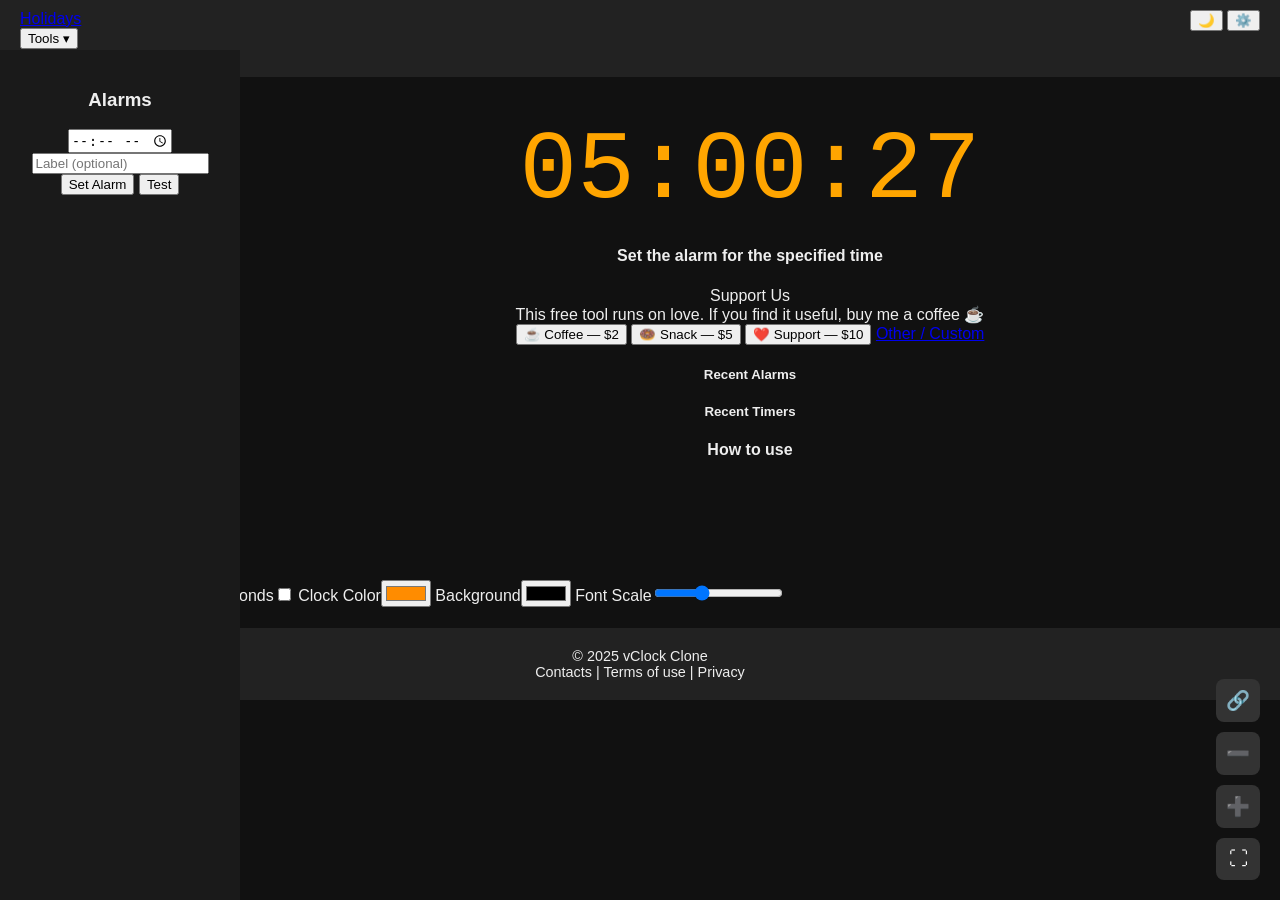
==== index.html @ a84c3daf "Update index.html" ====
<!doctype html>
<html lang="en">
<head>
  <meta charset="utf-8" />
  <meta name="viewport" content="width=device-width,initial-scale=1" />
  <title>vClock Clone — Perfect</title>

  <!-- Fonts -->
  <link href="https://fonts.googleapis.com/css2?family=Orbitron:wght@400;700&family=Inter:wght@300;400;600&display=swap" rel="stylesheet">
  <link rel="stylesheet" href="style.css" />
</head>
<body>
  <!-- Topbar -->
  <header class="topbar">
    <div class="left">
      <a class="top-link" href="#">Holidays</a>
      <div class="dropdown">
        <button class="dropbtn">Tools ▾</button>
        <div class="dropdown-content">
          <a href="#" data-tool="world">World Clock</a>
          <a href="#" data-tool="pomodoro">Pomodoro</a>
        </div>
      </div>
    </div>
    <div class="right">
      <button id="theme-toggle" title="Toggle theme">🌙</button>
      <button id="settings-btn" title="Settings">⚙️</button>
    </div>
  </header>

  <!-- Sidebar -->
  <aside class="sidebar">
    <div class="brand"><div class="logo">vClock</div></div>
    <nav class="nav">
      <button class="nav-item active" data-view="alarm">⏰ Alarm Clock</button>
      <button class="nav-item" data-view="timer">⏳ Timer</button>
      <button class="nav-item" data-view="stopwatch">⏱ Stopwatch</button>
      <button class="nav-item" data-view="time">🕘 Time</button>
    </nav>
    <hr/>
    <div class="sidebar-foot">© vClock Clone</div>
  </aside>

  <!-- Main area -->
  <main id="main">
    <!-- left / center column -->
    <div id="main-column">
      <div id="clock-container">
        <div id="clock" class="flip-clock" aria-live="polite" role="timer"></div>
        <div id="subline" class="subline"></div>
      </div>

      <!-- Middle panels -->
      <section id="middle-panels">

        <!-- alarm presets -->
        <div class="panel alarm-presets" id="alarm-presets-panel">
          <h4>Set the alarm for the specified time</h4>
          <div class="alarm-grid" id="alarm-preset-grid"></div>
        </div>

        <!-- Donate card (main column, below clock/presets) -->
        <div class="panel donate-main" id="donate-main">
          <div class="donate-title">Support Us</div>
          <div class="donate-msg">This free tool runs on love. If you find it useful, buy me a coffee ☕</div>
          <div class="donate-actions">
            <button class="donate-btn" data-link="https://www.paypal.me/JoyNance576/2">☕ Coffee — $2</button>
            <button class="donate-btn" data-link="https://www.paypal.me/JoyNance576/5">🍩 Snack — $5</button>
            <button class="donate-btn" data-link="https://www.paypal.me/JoyNance576/10">❤️ Support — $10</button>
            <a class="donate-link-small" href="https://www.paypal.me/JoyNance576" target="_blank" rel="noopener">Other / Custom</a>
          </div>
        </div>

        <!-- Recently used / how-to long -->
        <div class="panel recent-panel" id="recent-panel">
          <div class="recent-columns">
            <div>
              <h5>Recent Alarms</h5>
              <ul id="recent-alarms" class="recent-list"></ul>
            </div>
            <div>
              <h5>Recent Timers</h5>
              <ul id="recent-timers" class="recent-list"></ul>
            </div>
          </div>
        </div>

        <div class="panel howto-panel" id="howto-panel">
          <h4>How to use</h4>
          <div id="howto" class="howto-short"></div>
        </div>

      </section>
    </div>

    <!-- right column: tools (alarm/timer/stopwatch/time) -->
    <aside id="right-panel">
      <section id="views" class="views">

        <!-- Alarm view -->
        <div class="view" id="view-alarm" data-view="alarm">
          <h3>Alarms</h3>
          <div class="alarms-list" id="alarms-list"></div>
          <div class="alarm-controls">
            <input id="alarm-time" type="time" />
            <input id="alarm-label" type="text" placeholder="Label (optional)" />
            <button id="add-alarm">Set Alarm</button>
            <button id="test-alarm">Test</button>
          </div>
        </div>

        <!-- Timer view -->
        <div class="view" id="view-timer" data-view="timer" hidden>
          <h3>Timer</h3>
          <div class="timer-display" id="timer-display">00:00:00</div>
          <div class="timer-controls">
            <input id="timer-min" type="number" min="0" placeholder="min" />
            <input id="timer-sec" type="number" min="0" max="59" placeholder="sec" />
            <button id="timer-start">Start</button>
            <button id="timer-pause">Pause</button>
            <button id="timer-reset">Reset</button>
          </div>
          <div class="preset-grid">
            <button class="preset-timer" data-sec="300">5m</button>
            <button class="preset-timer" data-sec="600">10m</button>
            <button class="preset-timer" data-sec="900">15m</button>
            <button class="preset-timer" data-sec="1800">30m</button>
          </div>
        </div>

        <!-- Stopwatch view -->
        <div class="view" id="view-stopwatch" data-view="stopwatch" hidden>
          <h3>Stopwatch</h3>
          <div class="stopwatch-display" id="stopwatch-display">00:00:00.0</div>
          <div class="stopwatch-controls">
            <button id="sw-start">Start</button>
            <button id="sw-lap">Lap</button>
            <button id="sw-stop">Stop</button>
            <button id="sw-reset">Reset</button>
          </div>
          <div id="laps" class="laps"></div>
        </div>

        <!-- Time view -->
        <div class="view" id="view-time" data-view="time" hidden>
          <h3>World Time</h3>
          <div class="world-clocks" id="world-clocks">
            <div class="wc-item"><div class="wc-label">Local</div><div class="wc-time" id="wc-local"></div></div>
            <div class="wc-item"><div class="wc-label">UTC</div><div class="wc-time" id="wc-utc"></div></div>
            <div class="wc-item"><div class="wc-label">New York</div><div class="wc-time" id="wc-ny"></div></div>
            <div class="wc-item"><div class="wc-label">London</div><div class="wc-time" id="wc-lon"></div></div>
          </div>
        </div>

      </section>
    </aside>
  </main>

  <!-- Floating controls -->
  <div class="floating-controls">
    <button id="share-btn" title="Share">🔗</button>
    <button id="zoom-out" title="Zoom out">➖</button>
    <button id="zoom-in" title="Zoom in">➕</button>
    <button id="fullscreen" title="Fullscreen">⛶</button>
  </div>

  <!-- Settings modal -->
  <div id="settings-modal" class="modal hidden" role="dialog" aria-hidden="true">
    <div class="modal-inner">
      <h3>Settings</h3>
      <label><span>Time Format</span>
        <select id="format-select"><option value="24">24-hour</option><option value="12">12-hour</option></select>
      </label>
      <label><span>Show Seconds</span><input id="toggle-seconds" type="checkbox" /></label>
      <label><span>Clock Color</span><input id="clock-color" type="color" value="#FF8C00" /></label>
      <label><span>Background</span><input id="bg-color" type="color" value="#000000" /></label>
      <label><span>Font Scale</span><input id="font-scale" type="range" min="0.6" max="2.0" step="0.05" value="1.1" /></label>
      <div class="modal-actions">
        <button id="save-settings">Save</button>
        <button id="reset-settings">Reset</button>
        <button id="close-settings">Close</button>
      </div>
    </div>
  </div>

  <footer class="page-footer">
    <div class="footer-inner">
      <div>© 2025 vClock Clone</div>
      <div>Contacts | Terms of use | Privacy</div>
    </div>
  </footer>

  <script src="script.js"></script>
</body>
</html>
---- style.css ----
body {
  margin: 0;
  font-family: Arial, sans-serif;
  background: #111;
  color: #eee;
}

header {
  display: flex;
  justify-content: space-between;
  padding: 10px 20px;
  background: #222;
}

aside {
  width: 200px;
  position: fixed;
  top: 50px;
  bottom: 0;
  left: 0;
  background: #1a1a1a;
  padding: 20px;
}

aside .logo {
  margin: 0 0 20px;
  font-size: 1.5em;
  color: orange;
}

aside nav ul {
  list-style: none;
  padding: 0;
}

aside nav ul li {
  padding: 10px;
  cursor: pointer;
}

aside nav ul li.active {
  background: orange;
  color: #000;
}

main {
  margin-left: 220px;
  padding: 40px;
  text-align: center;
}

#clock {
  font-family: 'Courier New', monospace;
  font-size: 6em;
  color: orange;
}

.donate-box {
  margin-top: 30px;
  padding: 20px;
  background: #222;
  border-radius: 10px;
  display: inline-block;
}

.floating-controls {
  position: fixed;
  right: 20px;
  bottom: 20px;
  display: flex; 
  flex-direction: column;
  gap: 10px;
}

.floating-controls button {
  padding: 10px;
  font-size: 1.2em;
  border: none;
  border-radius: 8px;
  background: #333;
  color: #fff;
  cursor: pointer;
}

#how-to {
  margin: 50px auto;
  max-width: 600px;
  text-align: left;
}

footer {
  background: #222;
  text-align: center;
  padding: 20px;
  font-size: 0.9em;
}
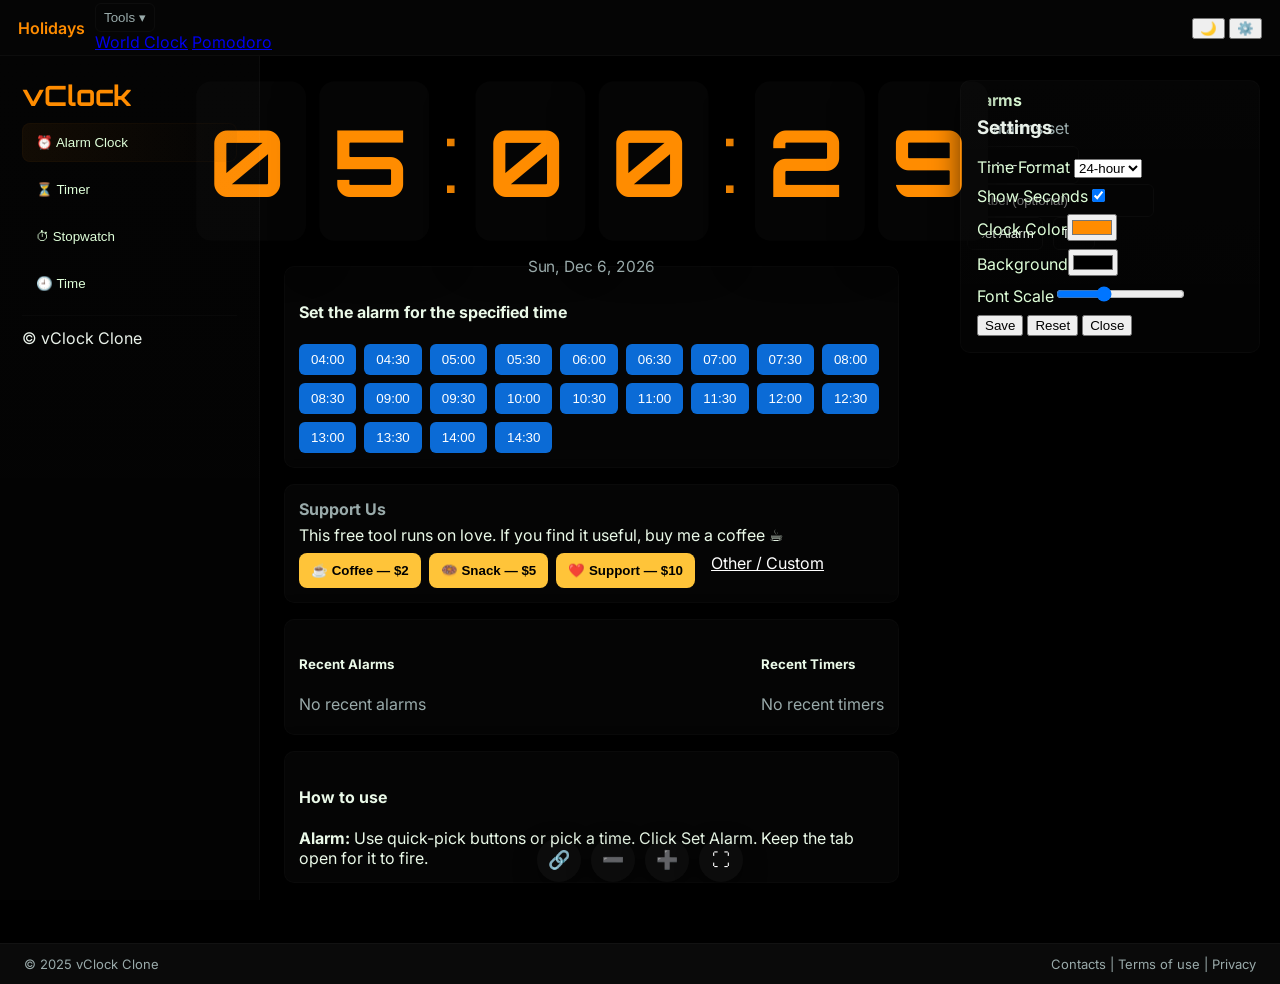
==== commit 0bfeb561: "Update index.html" ====
--- a/index.html
+++ b/index.html
@@ -47,7 +47,7 @@
     <div id="main-column">
       <div id="clock-container">
         <div id="clock" class="flip-clock" aria-live="polite" role="timer"></div>
-        <div id="subline" class="subline"></div>
+        <div id="date-line" class="subline"></div>
       </div>
 
       <!-- Middle panels -->
--- a/style.css
+++ b/style.css
@@ -1,96 +1,94 @@
-body {
-  margin: 0;
-  font-family: Arial, sans-serif;
-  background: #111;
-  color: #eee;
+:root{
+  --bg:#0b0b0b;
+  --panel:#1f1f1f;
+  --muted:#9aa;
+  --accent:#FF8C00;
+  --radius:10px;
+  --shadow: 0 8px 28px rgba(0,0,0,0.6);
+  --font-main: Inter, system-ui, -apple-system, "Segoe UI", Roboto, "Helvetica Neue", Arial;
+  --font-digi: 'Orbitron', monospace;
+}
+*{box-sizing:border-box}
+html,body{height:100%}
+body{
+  margin:0;
+  font-family:var(--font-main);
+  background:linear-gradient(180deg,#050505 0%, #0b0b0b 100%);
+  color:#e9f1e9;
+  -webkit-font-smoothing:antialiased;
+  overflow:auto;
 }
 
-header {
-  display: flex;
-  justify-content: space-between;
-  padding: 10px 20px;
-  background: #222;
+/* Topbar */
+.topbar{position:fixed;left:0;right:0;top:0;height:56px;display:flex;align-items:center;justify-content:space-between;padding:0 18px;background:rgba(255,255,255,0.02);border-bottom:1px solid rgba(255,255,255,0.03);z-index:500}
+.topbar .left{display:flex;align-items:center;gap:10px}
+.topbar .top-link{color:var(--accent);text-decoration:none;font-weight:600}
+.dropbtn{background:transparent;color:var(--muted);border:1px solid rgba(255,255,255,0.03);padding:6px 8px;border-radius:6px;cursor:pointer}
+
+/* Layout */
+.sidebar{position:fixed;left:0;top:56px;bottom:0;width:260px;padding:22px;background:linear-gradient(180deg, rgba(255,255,255,0.015), rgba(255,255,255,0.01));border-right:1px solid rgba(255,255,255,0.03);z-index:400}
+.brand .logo{font-size:28px;font-weight:700;color:var(--accent);font-family:var(--font-digi);margin-bottom:10px}
+.nav{display:flex;flex-direction:column;gap:8px}
+.nav-item{background:transparent;color:#dfffd9;padding:12px 14px;border-radius:8px;border:0;cursor:pointer;text-align:left}
+.nav-item.active{background:linear-gradient(90deg, rgba(255,140,0,0.06), rgba(0,0,0,0.03));box-shadow:inset 0 0 0 1px rgba(255,140,0,0.03)}
+hr{border:0;height:1px;background:rgba(255,255,255,0.02);margin:12px 0}
+
+/* Main layout */
+#main{margin-left:260px;padding-top:66px;display:flex;gap:20px;align-items:flex-start;min-height:calc(100vh - 56px)}
+#main-column{width:65%;padding:24px}
+#right-panel{width:30%;padding:24px}
+
+/* Clock */
+#clock-container{display:flex;flex-direction:column;align-items:center;gap:14px}
+.flip-clock{display:flex;gap:12px;align-items:center;justify-content:center}
+.flip-digit{min-width:100px;padding:20px 12px;border-radius:14px;background:#050505;color:var(--accent);font-family:var(--font-digi);font-weight:700;font-size:84px;text-align:center;box-shadow:0 10px 40px rgba(0,0,0,0.7);letter-spacing:6px}
+.flip-sep{font-family:var(--font-digi);color:var(--accent);font-size:84px;padding-bottom:6px}
+.subline{color:var(--muted);font-size:14px}
+
+/* Panels */
+.panel{background:rgba(255,255,255,0.02);padding:14px;border-radius:10px;border:1px solid rgba(255,255,255,0.02);box-shadow:var(--shadow);color:#eaf9e8;margin-bottom:16px}
+.alarm-grid, .preset-grid{display:flex;flex-wrap:wrap;gap:8px}
+.alarm-grid button{padding:8px 12px;background:#0b6bd6;color:#fff;border-radius:6px;border:0;cursor:pointer}
+
+/* Donate */
+.donate-main .donate-title{font-weight:700;color:var(--muted);margin-bottom:6px}
+.donate-actions{display:flex;gap:8px;margin-top:8px;flex-wrap:wrap}
+.donate-btn{padding:10px 12px;border-radius:8px;background:#ffc439;border:0;cursor:pointer;font-weight:700}
+.donate-link-small{display:inline-block;margin-left:8px;color:#fff;text-decoration:underline}
+
+/* Right views */
+.views .view{margin-bottom:18px}
+.view h3{margin:0 0 8px 0;font-size:16px;color:#dfffd9}
+.alarms-list{display:flex;flex-direction:column;gap:8px;margin-bottom:8px;max-height:220px;overflow:auto}
+.alarm-item{display:flex;align-items:center;justify-content:space-between;background:rgba(255,255,255,0.01);padding:8px;border-radius:8px}
+.alarm-controls input, .alarm-controls button{margin-right:6px;padding:8px;border-radius:6px;border:1px solid rgba(255,255,255,0.03);background:transparent;color:inherit}
+
+/* Timer / stopwatch */
+.timer-display, .stopwatch-display{font-family:var(--font-digi);font-size:28px;margin:10px 0;color:var(--accent);background:rgba(0,0,0,0.45);padding:10px;border-radius:8px;text-align:center}
+.preset-timer{padding:6px 10px;border-radius:6px;background:rgba(255,255,255,0.02);border:0;cursor:pointer;color:#eaffea}
+
+/* Recent lists */
+.recent-columns{display:flex;gap:16px;justify-content:space-between}
+.recent-list{list-style:none;padding-left:0;margin:8px 0 0 0;color:var(--muted)}
+.recent-list li{margin-bottom:6px}
+
+/* Floating controls */
+.floating-controls{position:fixed;bottom:18px;left:50%;transform:translateX(-50%);display:flex;gap:10px;z-index:600}
+.floating-controls button{width:44px;height:44px;border-radius:50%;border:0;background:rgba(255,255,255,0.03);color:#fff;font-size:18px;cursor:pointer;box-shadow:0 8px 22px rgba(0,0,0,0.5)}
+.floating-controls button:hover{transform:translateY(-4px);background:rgba(255,255,255,0.04)}
+
+/* modal */
+.modal{position:fixed;right:20px;top:80px;width:300px;z-index:900}
+.modal-inner{background:linear-gradient(180deg, rgba(255,255,255,0.02), rgba(255,255,255,0.01));padding:16px;border-radius:10px;box-shadow:var(--shadow);border:1px solid rgba(255,255,255,0.02)}
+.modal label{display:block;margin:8px 0;color:#dfffd9}
+
+/* footer */
+.page-footer{margin-top:20px;background:#0a0a0a;padding:12px 24px;border-top:1px solid rgba(255,255,255,0.03)}
+.footer-inner{display:flex;justify-content:space-between;color:var(--muted);font-size:13px}
+
+/* responsive */
+@media (max-width:1100px){
+  #main{flex-direction:column;margin-left:72px}
+  #main-column,#right-panel{width:100%;padding:18px}
+  .recent-columns{flex-direction:column}
 }
-
-aside {
-  width: 200px;
-  position: fixed;
-  top: 50px;
-  bottom: 0;
-  left: 0;
-  background: #1a1a1a;
-  padding: 20px;
-}
-
-aside .logo {
-  margin: 0 0 20px;
-  font-size: 1.5em;
-  color: orange;
-}
-
-aside nav ul {
-  list-style: none;
-  padding: 0;
-}
-
-aside nav ul li {
-  padding: 10px;
-  cursor: pointer;
-}
-
-aside nav ul li.active {
-  background: orange;
-  color: #000;
-}
-
-main {
-  margin-left: 220px;
-  padding: 40px;
-  text-align: center;
-}
-
-#clock {
-  font-family: 'Courier New', monospace;
-  font-size: 6em;
-  color: orange;
-}
-
-.donate-box {
-  margin-top: 30px;
-  padding: 20px;
-  background: #222;
-  border-radius: 10px;
-  display: inline-block;
-}
-
-.floating-controls {
-  position: fixed;
-  right: 20px;
-  bottom: 20px;
-  display: flex; 
-  flex-direction: column;
-  gap: 10px;
-}
-
-.floating-controls button {
-  padding: 10px;
-  font-size: 1.2em;
-  border: none;
-  border-radius: 8px;
-  background: #333;
-  color: #fff;
-  cursor: pointer;
-}
-
-#how-to {
-  margin: 50px auto;
-  max-width: 600px;
-  text-align: left;
-}
-
-footer {
-  background: #222;
-  text-align: center;
-  padding: 20px;
-  font-size: 0.9em;
-}
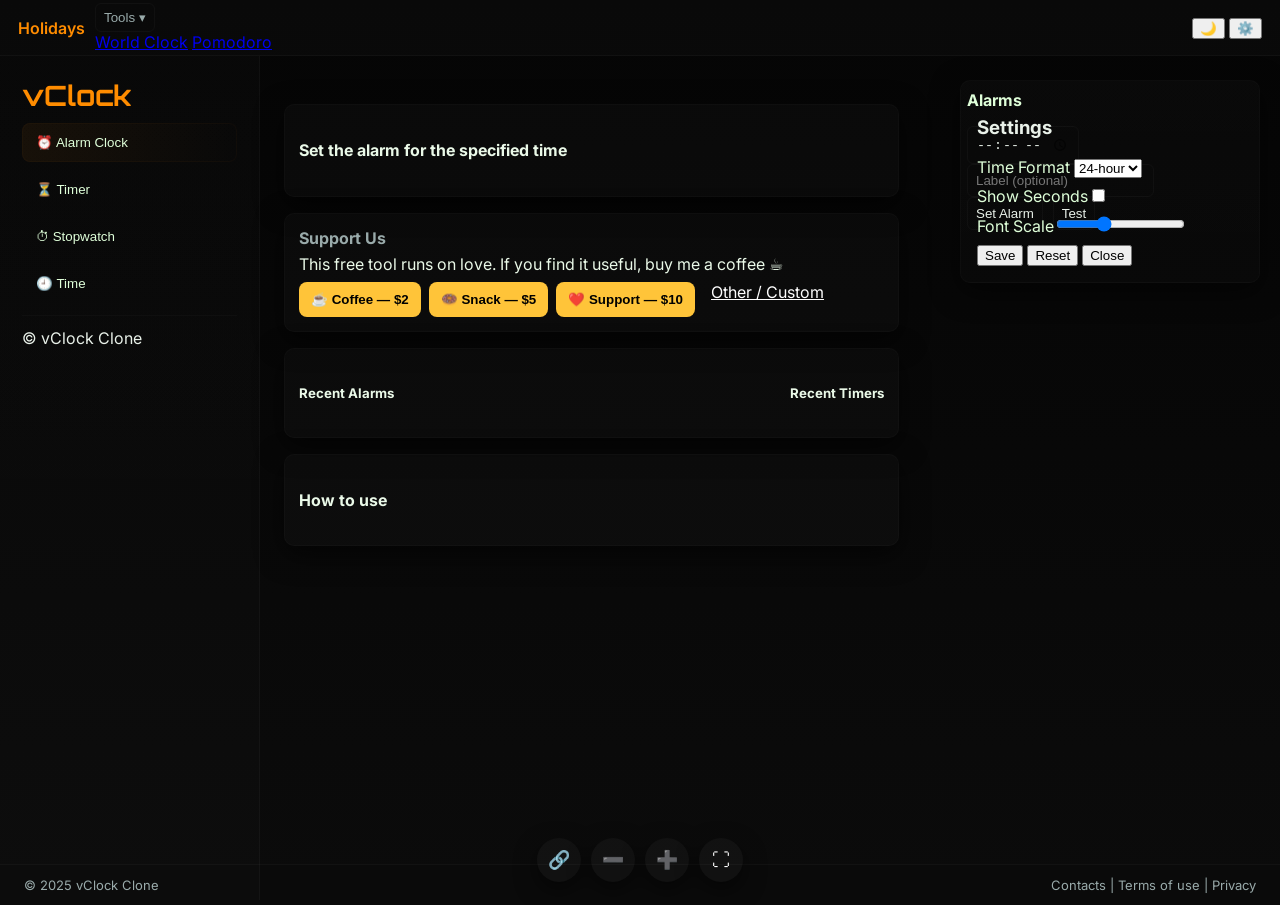
==== commit 3b8348ad: "Update index.html" ====
--- a/index.html
+++ b/index.html
@@ -6,7 +6,8 @@
   <title>vClock Clone — Perfect</title>
 
   <!-- Fonts -->
-  <link href="https://fonts.googleapis.com/css2?family=Orbitron:wght@400;700&family=Inter:wght@300;400;600&display=swap" rel="stylesheet">
+  <link href="https://fonts.googleapis.com/css2?family=Inter:wght@300;400;600&family=Orbitron:wght@600&display=swap" rel="stylesheet">
+
   <link rel="stylesheet" href="style.css" />
 </head>
 <body>
@@ -22,6 +23,7 @@
         </div>
       </div>
     </div>
+
     <div class="right">
       <button id="theme-toggle" title="Toggle theme">🌙</button>
       <button id="settings-btn" title="Settings">⚙️</button>
@@ -30,40 +32,43 @@
 
   <!-- Sidebar -->
   <aside class="sidebar">
-    <div class="brand"><div class="logo">vClock</div></div>
+    <div class="brand">
+      <div class="logo">vClock</div>
+    </div>
+
     <nav class="nav">
       <button class="nav-item active" data-view="alarm">⏰ Alarm Clock</button>
       <button class="nav-item" data-view="timer">⏳ Timer</button>
       <button class="nav-item" data-view="stopwatch">⏱ Stopwatch</button>
       <button class="nav-item" data-view="time">🕘 Time</button>
     </nav>
-    <hr/>
+
+    <hr />
     <div class="sidebar-foot">© vClock Clone</div>
   </aside>
 
-  <!-- Main area -->
+  <!-- Main content -->
   <main id="main">
-    <!-- left / center column -->
     <div id="main-column">
+      <!-- Clock -->
       <div id="clock-container">
-        <div id="clock" class="flip-clock" aria-live="polite" role="timer"></div>
+        <div id="clock-flat" aria-live="polite" role="timer"></div>
         <div id="date-line" class="subline"></div>
       </div>
 
       <!-- Middle panels -->
       <section id="middle-panels">
 
-        <!-- alarm presets -->
         <div class="panel alarm-presets" id="alarm-presets-panel">
           <h4>Set the alarm for the specified time</h4>
           <div class="alarm-grid" id="alarm-preset-grid"></div>
         </div>
 
-        <!-- Donate card (main column, below clock/presets) -->
         <div class="panel donate-main" id="donate-main">
           <div class="donate-title">Support Us</div>
           <div class="donate-msg">This free tool runs on love. If you find it useful, buy me a coffee ☕</div>
           <div class="donate-actions">
+            <!-- PayPal.me prefilled amounts -->
             <button class="donate-btn" data-link="https://www.paypal.me/JoyNance576/2">☕ Coffee — $2</button>
             <button class="donate-btn" data-link="https://www.paypal.me/JoyNance576/5">🍩 Snack — $5</button>
             <button class="donate-btn" data-link="https://www.paypal.me/JoyNance576/10">❤️ Support — $10</button>
@@ -71,7 +76,6 @@
           </div>
         </div>
 
-        <!-- Recently used / how-to long -->
         <div class="panel recent-panel" id="recent-panel">
           <div class="recent-columns">
             <div>
@@ -93,9 +97,9 @@
       </section>
     </div>
 
-    <!-- right column: tools (alarm/timer/stopwatch/time) -->
+    <!-- Right side controls -->
     <aside id="right-panel">
-      <section id="views" class="views">
+      <section id="views">
 
         <!-- Alarm view -->
         <div class="view" id="view-alarm" data-view="alarm">
@@ -172,8 +176,6 @@
         <select id="format-select"><option value="24">24-hour</option><option value="12">12-hour</option></select>
       </label>
       <label><span>Show Seconds</span><input id="toggle-seconds" type="checkbox" /></label>
-      <label><span>Clock Color</span><input id="clock-color" type="color" value="#FF8C00" /></label>
-      <label><span>Background</span><input id="bg-color" type="color" value="#000000" /></label>
       <label><span>Font Scale</span><input id="font-scale" type="range" min="0.6" max="2.0" step="0.05" value="1.1" /></label>
       <div class="modal-actions">
         <button id="save-settings">Save</button>
--- a/style.css
+++ b/style.css
@@ -9,7 +9,7 @@
   --font-digi: 'Orbitron', monospace;
 }
 *{box-sizing:border-box}
-html,body{height:100%}
+html,body{height:100%} 
 body{
   margin:0;
   font-family:var(--font-main);
@@ -92,3 +92,4 @@
   #main-column,#right-panel{width:100%;padding:18px}
   .recent-columns{flex-direction:column}
 }
+ 
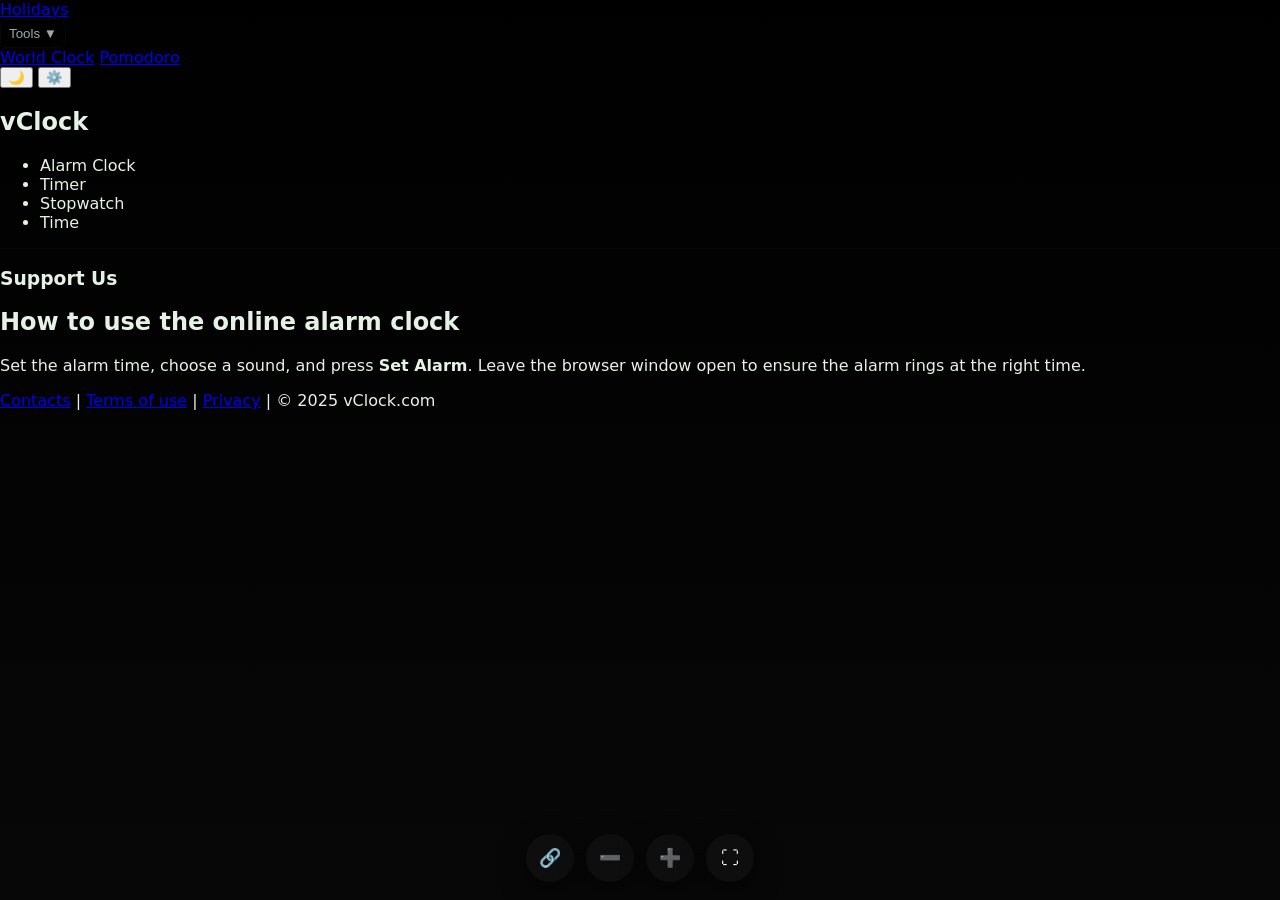
==== commit 6dbf93df: "Update index.html" ====
--- a/index.html
+++ b/index.html
@@ -1,196 +1,106 @@
-<!doctype html>
+<!DOCTYPE html>
 <html lang="en">
 <head>
-  <meta charset="utf-8" />
-  <meta name="viewport" content="width=device-width,initial-scale=1" />
-  <title>vClock Clone — Perfect</title>
-
-  <!-- Fonts -->
-  <link href="https://fonts.googleapis.com/css2?family=Inter:wght@300;400;600&family=Orbitron:wght@600&display=swap" rel="stylesheet">
-
-  <link rel="stylesheet" href="style.css" />
+  <meta charset="UTF-8">
+  <meta name="viewport" content="width=device-width, initial-scale=1.0">
+  <title>vClock Clone</title>
+  <link rel="stylesheet" href="style.css">
 </head>
 <body>
-  <!-- Topbar -->
-  <header class="topbar">
-    <div class="left">
-      <a class="top-link" href="#">Holidays</a>
+  <!-- Top Navigation -->
+  <header>
+    <div class="top-left">
+      <a href="#">Holidays</a>
       <div class="dropdown">
-        <button class="dropbtn">Tools ▾</button>
+        <button class="dropbtn">Tools ▼</button>
         <div class="dropdown-content">
-          <a href="#" data-tool="world">World Clock</a>
-          <a href="#" data-tool="pomodoro">Pomodoro</a>
+          <a href="#">World Clock</a>
+          <a href="#">Pomodoro</a>
         </div>
       </div>
     </div>
-
-    <div class="right">
-      <button id="theme-toggle" title="Toggle theme">🌙</button>
-      <button id="settings-btn" title="Settings">⚙️</button>
+    <div class="top-right">
+      <button id="theme-toggle">🌙</button>
+      <button id="settings">⚙️</button>
     </div>
   </header>
 
   <!-- Sidebar -->
-  <aside class="sidebar">
-    <div class="brand">
-      <div class="logo">vClock</div>
-    </div>
-
-    <nav class="nav">
-      <button class="nav-item active" data-view="alarm">⏰ Alarm Clock</button>
-      <button class="nav-item" data-view="timer">⏳ Timer</button>
-      <button class="nav-item" data-view="stopwatch">⏱ Stopwatch</button>
-      <button class="nav-item" data-view="time">🕘 Time</button>
+  <aside>
+    <h2 class="logo">vClock</h2>
+    <nav>
+      <ul>
+        <li class="active" data-section="alarm">Alarm Clock</li>
+        <li data-section="timer">Timer</li>
+        <li data-section="stopwatch">Stopwatch</li>
+        <li data-section="time">Time</li>
+      </ul>
     </nav>
-
-    <hr />
-    <div class="sidebar-foot">© vClock Clone</div>
+    <hr>
   </aside>
 
-  <!-- Main content -->
-  <main id="main">
-    <div id="main-column">
-      <!-- Clock -->
-      <div id="clock-container">
-        <div id="clock-flat" aria-live="polite" role="timer"></div>
-        <div id="date-line" class="subline"></div>
-      </div>
-
-      <!-- Middle panels -->
-      <section id="middle-panels">
-
-        <div class="panel alarm-presets" id="alarm-presets-panel">
-          <h4>Set the alarm for the specified time</h4>
-          <div class="alarm-grid" id="alarm-preset-grid"></div>
-        </div>
-
-        <div class="panel donate-main" id="donate-main">
-          <div class="donate-title">Support Us</div>
-          <div class="donate-msg">This free tool runs on love. If you find it useful, buy me a coffee ☕</div>
-          <div class="donate-actions">
-            <!-- PayPal.me prefilled amounts -->
-            <button class="donate-btn" data-link="https://www.paypal.me/JoyNance576/2">☕ Coffee — $2</button>
-            <button class="donate-btn" data-link="https://www.paypal.me/JoyNance576/5">🍩 Snack — $5</button>
-            <button class="donate-btn" data-link="https://www.paypal.me/JoyNance576/10">❤️ Support — $10</button>
-            <a class="donate-link-small" href="https://www.paypal.me/JoyNance576" target="_blank" rel="noopener">Other / Custom</a>
-          </div>
-        </div>
-
-        <div class="panel recent-panel" id="recent-panel">
-          <div class="recent-columns">
-            <div>
-              <h5>Recent Alarms</h5>
-              <ul id="recent-alarms" class="recent-list"></ul>
-            </div>
-            <div>
-              <h5>Recent Timers</h5>
-              <ul id="recent-timers" class="recent-list"></ul>
-            </div>
-          </div>
-        </div>
-
-        <div class="panel howto-panel" id="howto-panel">
-          <h4>How to use</h4>
-          <div id="howto" class="howto-short"></div>
-        </div>
-
-      </section>
+  <!-- Main Content -->
+  <main id="content">
+    <div id="clock"></div>
+    <!-- Donate box moved below clock (like vClock.com) -->
+    <div class="donate-box">
+      <h3>Support Us</h3>
+      <div id="paypal-button-container"></div>
     </div>
-
-    <!-- Right side controls -->
-    <aside id="right-panel">
-      <section id="views">
-
-        <!-- Alarm view -->
-        <div class="view" id="view-alarm" data-view="alarm">
-          <h3>Alarms</h3>
-          <div class="alarms-list" id="alarms-list"></div>
-          <div class="alarm-controls">
-            <input id="alarm-time" type="time" />
-            <input id="alarm-label" type="text" placeholder="Label (optional)" />
-            <button id="add-alarm">Set Alarm</button>
-            <button id="test-alarm">Test</button>
-          </div>
-        </div>
-
-        <!-- Timer view -->
-        <div class="view" id="view-timer" data-view="timer" hidden>
-          <h3>Timer</h3>
-          <div class="timer-display" id="timer-display">00:00:00</div>
-          <div class="timer-controls">
-            <input id="timer-min" type="number" min="0" placeholder="min" />
-            <input id="timer-sec" type="number" min="0" max="59" placeholder="sec" />
-            <button id="timer-start">Start</button>
-            <button id="timer-pause">Pause</button>
-            <button id="timer-reset">Reset</button>
-          </div>
-          <div class="preset-grid">
-            <button class="preset-timer" data-sec="300">5m</button>
-            <button class="preset-timer" data-sec="600">10m</button>
-            <button class="preset-timer" data-sec="900">15m</button>
-            <button class="preset-timer" data-sec="1800">30m</button>
-          </div>
-        </div>
-
-        <!-- Stopwatch view -->
-        <div class="view" id="view-stopwatch" data-view="stopwatch" hidden>
-          <h3>Stopwatch</h3>
-          <div class="stopwatch-display" id="stopwatch-display">00:00:00.0</div>
-          <div class="stopwatch-controls">
-            <button id="sw-start">Start</button>
-            <button id="sw-lap">Lap</button>
-            <button id="sw-stop">Stop</button>
-            <button id="sw-reset">Reset</button>
-          </div>
-          <div id="laps" class="laps"></div>
-        </div>
-
-        <!-- Time view -->
-        <div class="view" id="view-time" data-view="time" hidden>
-          <h3>World Time</h3>
-          <div class="world-clocks" id="world-clocks">
-            <div class="wc-item"><div class="wc-label">Local</div><div class="wc-time" id="wc-local"></div></div>
-            <div class="wc-item"><div class="wc-label">UTC</div><div class="wc-time" id="wc-utc"></div></div>
-            <div class="wc-item"><div class="wc-label">New York</div><div class="wc-time" id="wc-ny"></div></div>
-            <div class="wc-item"><div class="wc-label">London</div><div class="wc-time" id="wc-lon"></div></div>
-          </div>
-        </div>
-
-      </section>
-    </aside>
   </main>
 
-  <!-- Floating controls -->
+  <!-- Floating Controls -->
   <div class="floating-controls">
-    <button id="share-btn" title="Share">🔗</button>
-    <button id="zoom-out" title="Zoom out">➖</button>
-    <button id="zoom-in" title="Zoom in">➕</button>
-    <button id="fullscreen" title="Fullscreen">⛶</button>
+    <button id="share">🔗</button>
+    <button id="zoom-out">➖</button>
+    <button id="zoom-in">➕</button>
+    <button id="fullscreen">⛶</button>
   </div>
 
-  <!-- Settings modal -->
-  <div id="settings-modal" class="modal hidden" role="dialog" aria-hidden="true">
-    <div class="modal-inner">
-      <h3>Settings</h3>
-      <label><span>Time Format</span>
-        <select id="format-select"><option value="24">24-hour</option><option value="12">12-hour</option></select>
-      </label>
-      <label><span>Show Seconds</span><input id="toggle-seconds" type="checkbox" /></label>
-      <label><span>Font Scale</span><input id="font-scale" type="range" min="0.6" max="2.0" step="0.05" value="1.1" /></label>
-      <div class="modal-actions">
-        <button id="save-settings">Save</button>
-        <button id="reset-settings">Reset</button>
-        <button id="close-settings">Close</button>
-      </div>
-    </div>
-  </div>
+  <!-- How to Use Section -->
+  <section id="how-to">
+    <h2>How to use the online alarm clock</h2>
+    <p>Set the alarm time, choose a sound, and press <strong>Set Alarm</strong>. Leave the browser window open to ensure the alarm rings at the right time.</p>
+  </section>
 
-  <footer class="page-footer">
-    <div class="footer-inner">
-      <div>© 2025 vClock Clone</div>
-      <div>Contacts | Terms of use | Privacy</div>
-    </div>
+  <!-- Footer -->
+  <footer>
+    <p>
+      <a href="#">Contacts</a> | 
+      <a href="#">Terms of use</a> | 
+      <a href="#">Privacy</a> | 
+      © 2025 vClock.com
+    </p>
   </footer>
+
+  <!-- PayPal SDK -->
+  <script src="https://www.paypal.com/sdk/js?client-id=YOUR_CLIENT_ID&currency=USD"></script>
+
+  <!-- PayPal Button Script -->
+  <script>
+    paypal.Buttons({
+      style: {
+        color: 'gold',
+        shape: 'pill',
+        label: 'pay',
+        height: 40
+      },
+      createOrder: function(data, actions) {
+        return actions.order.create({
+          purchase_units: [{
+            amount: {
+              value: '5.00'
+            }
+          }]
+        });
+      },
+      onApprove: function(data, actions) {
+        return actions.order.capture().then(function(details) {
+          alert('Thank you, ' + details.payer.name.given_name + '! Payment completed.');
+        });
+      }
+    }).render('#paypal-button-container');
+  </script>
 
   <script src="script.js"></script>
 </body>
--- a/style.css
+++ b/style.css
@@ -1,66 +1,65 @@
 :root{
-  --bg:#0b0b0b;
-  --panel:#1f1f1f;
+  --bg:#080808;
+  --panel:#151515;
   --muted:#9aa;
   --accent:#FF8C00;
+  --accent-2:#FFC439;
   --radius:10px;
-  --shadow: 0 8px 28px rgba(0,0,0,0.6);
-  --font-main: Inter, system-ui, -apple-system, "Segoe UI", Roboto, "Helvetica Neue", Arial;
-  --font-digi: 'Orbitron', monospace;
+  --shadow: 0 8px 30px rgba(0,0,0,0.6);
+  --font-main: Inter, system-ui, -apple-system, "Segoe UI", Roboto, Arial;
+  --font-digi: Orbitron, monospace;
 }
+
+/* Reset & base */
 *{box-sizing:border-box}
-html,body{height:100%} 
+html,body{height:100%}
 body{
   margin:0;
   font-family:var(--font-main);
-  background:linear-gradient(180deg,#050505 0%, #0b0b0b 100%);
-  color:#e9f1e9;
+  background:linear-gradient(180deg,#000 0%, #070707 100%);
+  color:#e6f2e6;
   -webkit-font-smoothing:antialiased;
-  overflow:auto;
 }
 
 /* Topbar */
-.topbar{position:fixed;left:0;right:0;top:0;height:56px;display:flex;align-items:center;justify-content:space-between;padding:0 18px;background:rgba(255,255,255,0.02);border-bottom:1px solid rgba(255,255,255,0.03);z-index:500}
+.topbar{position:fixed;left:0;right:0;top:0;height:56px;display:flex;align-items:center;justify-content:space-between;padding:0 18px;background:rgba(255,255,255,0.02);border-bottom:1px solid rgba(255,255,255,0.02);z-index:600}
 .topbar .left{display:flex;align-items:center;gap:10px}
 .topbar .top-link{color:var(--accent);text-decoration:none;font-weight:600}
 .dropbtn{background:transparent;color:var(--muted);border:1px solid rgba(255,255,255,0.03);padding:6px 8px;border-radius:6px;cursor:pointer}
 
-/* Layout */
-.sidebar{position:fixed;left:0;top:56px;bottom:0;width:260px;padding:22px;background:linear-gradient(180deg, rgba(255,255,255,0.015), rgba(255,255,255,0.01));border-right:1px solid rgba(255,255,255,0.03);z-index:400}
+/* Sidebar */
+.sidebar{position:fixed;left:0;top:56px;bottom:0;width:260px;padding:22px;background:#111;border-right:1px solid rgba(255,255,255,0.02);z-index:500}
 .brand .logo{font-size:28px;font-weight:700;color:var(--accent);font-family:var(--font-digi);margin-bottom:10px}
 .nav{display:flex;flex-direction:column;gap:8px}
-.nav-item{background:transparent;color:#dfffd9;padding:12px 14px;border-radius:8px;border:0;cursor:pointer;text-align:left}
-.nav-item.active{background:linear-gradient(90deg, rgba(255,140,0,0.06), rgba(0,0,0,0.03));box-shadow:inset 0 0 0 1px rgba(255,140,0,0.03)}
-hr{border:0;height:1px;background:rgba(255,255,255,0.02);margin:12px 0}
+.nav-item{background:transparent;color:#dfffd9;padding:12px 14px;border-radius:6px;border:0;cursor:pointer;text-align:left;font-weight:500}
+.nav-item.active{background:#ffb43a;color:#111}
+hr{border:0;height:1px;background:rgba(255,255,255,0.02);margin:14px 0}
 
 /* Main layout */
-#main{margin-left:260px;padding-top:66px;display:flex;gap:20px;align-items:flex-start;min-height:calc(100vh - 56px)}
+#main{margin-left:260px;padding-top:72px;display:flex;gap:20px;align-items:flex-start;min-height:calc(100vh - 56px)}
 #main-column{width:65%;padding:24px}
 #right-panel{width:30%;padding:24px}
 
-/* Clock */
-#clock-container{display:flex;flex-direction:column;align-items:center;gap:14px}
-.flip-clock{display:flex;gap:12px;align-items:center;justify-content:center}
-.flip-digit{min-width:100px;padding:20px 12px;border-radius:14px;background:#050505;color:var(--accent);font-family:var(--font-digi);font-weight:700;font-size:84px;text-align:center;box-shadow:0 10px 40px rgba(0,0,0,0.7);letter-spacing:6px}
-.flip-sep{font-family:var(--font-digi);color:var(--accent);font-size:84px;padding-bottom:6px}
+/* Clock (flat digital) */
+#clock-container{display:flex;flex-direction:column;align-items:center;gap:10px;margin-bottom:18px}
+#clock-flat{font-family:var(--font-digi);font-size:6.2rem;color:var(--accent);letter-spacing:0.06em;text-align:center}
 .subline{color:var(--muted);font-size:14px}
 
-/* Panels */
-.panel{background:rgba(255,255,255,0.02);padding:14px;border-radius:10px;border:1px solid rgba(255,255,255,0.02);box-shadow:var(--shadow);color:#eaf9e8;margin-bottom:16px}
-.alarm-grid, .preset-grid{display:flex;flex-wrap:wrap;gap:8px}
-.alarm-grid button{padding:8px 12px;background:#0b6bd6;color:#fff;border-radius:6px;border:0;cursor:pointer}
+/* Panels & elements */
+.panel{background:rgba(255,255,255,0.02);padding:16px;border-radius:10px;border:1px solid rgba(255,255,255,0.02);box-shadow:var(--shadow);color:#eaf9e8;margin-bottom:18px}
+.alarm-grid, .preset-grid{display:flex;flex-wrap:wrap;gap:10px}
+.alarm-grid button{padding:8px 12px;background:#0b6bd6;color:#fff;border-radius:8px;border:0;cursor:pointer}
 
 /* Donate */
-.donate-main .donate-title{font-weight:700;color:var(--muted);margin-bottom:6px}
-.donate-actions{display:flex;gap:8px;margin-top:8px;flex-wrap:wrap}
-.donate-btn{padding:10px 12px;border-radius:8px;background:#ffc439;border:0;cursor:pointer;font-weight:700}
+.donate-title{font-weight:700;color:var(--muted);margin-bottom:6px}
+.donate-actions{display:flex;gap:10px;margin-top:8px;flex-wrap:wrap}
+.donate-btn{padding:10px 14px;border-radius:10px;background:var(--accent-2);border:0;cursor:pointer;font-weight:700;color:#111}
 .donate-link-small{display:inline-block;margin-left:8px;color:#fff;text-decoration:underline}
 
-/* Right views */
-.views .view{margin-bottom:18px}
-.view h3{margin:0 0 8px 0;font-size:16px;color:#dfffd9}
-.alarms-list{display:flex;flex-direction:column;gap:8px;margin-bottom:8px;max-height:220px;overflow:auto}
-.alarm-item{display:flex;align-items:center;justify-content:space-between;background:rgba(255,255,255,0.01);padding:8px;border-radius:8px}
+/* Right side views */
+.view h3{margin:0 0 12px 0;font-size:16px;color:#dfffd9}
+.alarms-list{display:flex;flex-direction:column;gap:8px;margin-bottom:10px;max-height:260px;overflow:auto}
+.alarm-item{display:flex;align-items:center;justify-content:space-between;background:rgba(255,255,255,0.01);padding:10px;border-radius:8px}
 .alarm-controls input, .alarm-controls button{margin-right:6px;padding:8px;border-radius:6px;border:1px solid rgba(255,255,255,0.03);background:transparent;color:inherit}
 
 /* Timer / stopwatch */
@@ -68,19 +67,20 @@
 .preset-timer{padding:6px 10px;border-radius:6px;background:rgba(255,255,255,0.02);border:0;cursor:pointer;color:#eaffea}
 
 /* Recent lists */
-.recent-columns{display:flex;gap:16px;justify-content:space-between}
+.recent-columns{display:flex;gap:20px;justify-content:space-between}
 .recent-list{list-style:none;padding-left:0;margin:8px 0 0 0;color:var(--muted)}
 .recent-list li{margin-bottom:6px}
 
 /* Floating controls */
-.floating-controls{position:fixed;bottom:18px;left:50%;transform:translateX(-50%);display:flex;gap:10px;z-index:600}
-.floating-controls button{width:44px;height:44px;border-radius:50%;border:0;background:rgba(255,255,255,0.03);color:#fff;font-size:18px;cursor:pointer;box-shadow:0 8px 22px rgba(0,0,0,0.5)}
-.floating-controls button:hover{transform:translateY(-4px);background:rgba(255,255,255,0.04)}
+.floating-controls{position:fixed;bottom:18px;left:50%;transform:translateX(-50%);display:flex;gap:12px;z-index:700}
+.floating-controls button{width:48px;height:48px;border-radius:50%;border:0;background:rgba(255,255,255,0.03);color:#fff;font-size:18px;cursor:pointer;box-shadow:0 8px 24px rgba(0,0,0,0.5)}
+.floating-controls button:hover{transform:translateY(-3px);background:rgba(255,255,255,0.04)}
 
-/* modal */
-.modal{position:fixed;right:20px;top:80px;width:300px;z-index:900}
+/* Modal */
+.modal{position:fixed;right:20px;top:80px;width:320px;z-index:900}
 .modal-inner{background:linear-gradient(180deg, rgba(255,255,255,0.02), rgba(255,255,255,0.01));padding:16px;border-radius:10px;box-shadow:var(--shadow);border:1px solid rgba(255,255,255,0.02)}
 .modal label{display:block;margin:8px 0;color:#dfffd9}
+.modal-actions{display:flex;gap:8px;margin-top:10px}
 
 /* footer */
 .page-footer{margin-top:20px;background:#0a0a0a;padding:12px 24px;border-top:1px solid rgba(255,255,255,0.03)}
@@ -89,7 +89,7 @@
 /* responsive */
 @media (max-width:1100px){
   #main{flex-direction:column;margin-left:72px}
-  #main-column,#right-panel{width:100%;padding:18px}
+  #main-column,#right-panel{width:100%;padding:16px}
   .recent-columns{flex-direction:column}
+  #clock-flat{font-size:4.2rem}
 }
- 
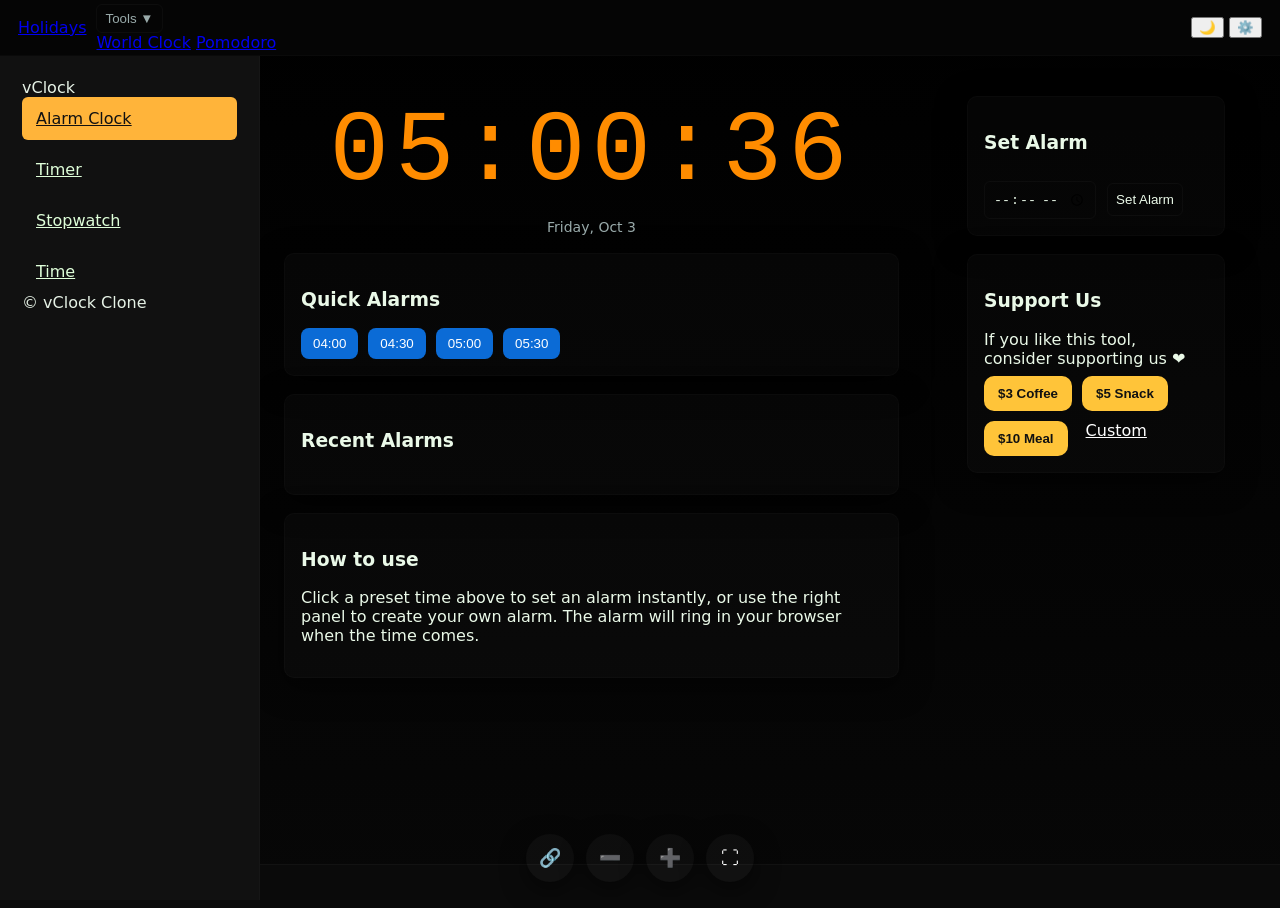
==== commit 1fa4c9f9: "Update index.html" ====
--- a/index.html
+++ b/index.html
@@ -3,50 +3,96 @@
 <head>
   <meta charset="UTF-8">
   <meta name="viewport" content="width=device-width, initial-scale=1.0">
-  <title>vClock Clone</title>
+  <title>Online Alarm Clock - vClock Clone</title>
   <link rel="stylesheet" href="style.css">
 </head>
 <body>
-  <!-- Top Navigation -->
-  <header>
-    <div class="top-left">
-      <a href="#">Holidays</a>
+  <!-- Topbar -->
+  <header class="topbar">
+    <div class="left">
+      <a href="holidays.html">Holidays</a>
       <div class="dropdown">
         <button class="dropbtn">Tools ▼</button>
         <div class="dropdown-content">
-          <a href="#">World Clock</a>
+          <a href="time.html">World Clock</a>
           <a href="#">Pomodoro</a>
         </div>
       </div>
     </div>
-    <div class="top-right">
+    <div class="right">
       <button id="theme-toggle">🌙</button>
-      <button id="settings">⚙️</button>
+      <button id="settings-btn">⚙️</button>
     </div>
   </header>
 
   <!-- Sidebar -->
-  <aside>
-    <h2 class="logo">vClock</h2>
-    <nav>
-      <ul>
-        <li class="active" data-section="alarm">Alarm Clock</li>
-        <li data-section="timer">Timer</li>
-        <li data-section="stopwatch">Stopwatch</li>
-        <li data-section="time">Time</li>
-      </ul>
+  <aside class="sidebar">
+    <div class="brand">vClock</div>
+    <nav class="nav">
+      <a href="index.html" class="nav-item active">Alarm Clock</a>
+      <a href="timer.html" class="nav-item">Timer</a>
+      <a href="stopwatch.html" class="nav-item">Stopwatch</a>
+      <a href="time.html" class="nav-item">Time</a>
     </nav>
-    <hr>
+    <div class="sidebar-foot">© vClock Clone</div>
   </aside>
 
-  <!-- Main Content -->
-  <main id="content">
-    <div id="clock"></div>
-    <!-- Donate box moved below clock (like vClock.com) -->
-    <div class="donate-box">
-      <h3>Support Us</h3>
-      <div id="paypal-button-container"></div>
+  <!-- Main -->
+  <main id="main">
+    <div id="main-column">
+      <div id="clock-container">
+        <div id="clock-flat">00:00:00</div>
+        <div class="subline">Friday, Oct 3</div>
+      </div>
+
+      <section class="panel">
+        <h3>Quick Alarms</h3>
+        <div class="alarm-grid">
+          <button data-time="04:00">04:00</button>
+          <button data-time="04:30">04:30</button>
+          <button data-time="05:00">05:00</button>
+          <button data-time="05:30">05:30</button>
+        </div>
+      </section>
+
+      <section class="panel">
+        <h3>Recent Alarms</h3>
+        <div class="recent-columns">
+          <ul class="recent-list" id="recent-alarms"></ul>
+        </div>
+      </section>
+
+      <section class="panel">
+        <h3>How to use</h3>
+        <p class="howto-short">
+          Click a preset time above to set an alarm instantly, or use the right panel to create your own alarm. 
+          The alarm will ring in your browser when the time comes.
+        </p>
+      </section>
     </div>
+
+    <!-- Right Panel -->
+    <aside id="right-panel">
+      <section class="panel">
+        <h3>Set Alarm</h3>
+        <div class="alarms-list" id="alarms-list"></div>
+        <div class="alarm-controls">
+          <input type="time" id="alarm-time">
+          <button id="set-alarm">Set Alarm</button>
+        </div>
+      </section>
+
+      <section class="panel">
+        <h3>Support Us</h3>
+        <div class="donate-msg">If you like this tool, consider supporting us ❤️</div>
+        <div class="donate-actions">
+          <button class="donate-btn">$3 Coffee</button>
+          <button class="donate-btn">$5 Snack</button>
+          <button class="donate-btn">$10 Meal</button>
+          <a href="https://www.paypal.me/JoyNance576" target="_blank" class="donate-link-small">Custom</a>
+        </div>
+      </section>
+    </aside>
   </main>
 
   <!-- Floating Controls -->
@@ -57,50 +103,10 @@
     <button id="fullscreen">⛶</button>
   </div>
 
-  <!-- How to Use Section -->
-  <section id="how-to">
-    <h2>How to use the online alarm clock</h2>
-    <p>Set the alarm time, choose a sound, and press <strong>Set Alarm</strong>. Leave the browser window open to ensure the alarm rings at the right time.</p>
-  </section>
-
   <!-- Footer -->
-  <footer>
-    <p>
-      <a href="#">Contacts</a> | 
-      <a href="#">Terms of use</a> | 
-      <a href="#">Privacy</a> | 
-      © 2025 vClock.com
-    </p>
+  <footer class="page-footer">
+    <a href="#">Contacts</a> • <a href="#">Terms</a> • <a href="#">Privacy</a>
   </footer>
-
-  <!-- PayPal SDK -->
-  <script src="https://www.paypal.com/sdk/js?client-id=YOUR_CLIENT_ID&currency=USD"></script>
-
-  <!-- PayPal Button Script -->
-  <script>
-    paypal.Buttons({
-      style: {
-        color: 'gold',
-        shape: 'pill',
-        label: 'pay',
-        height: 40
-      },
-      createOrder: function(data, actions) {
-        return actions.order.create({
-          purchase_units: [{
-            amount: {
-              value: '5.00'
-            }
-          }]
-        });
-      },
-      onApprove: function(data, actions) {
-        return actions.order.capture().then(function(details) {
-          alert('Thank you, ' + details.payer.name.given_name + '! Payment completed.');
-        });
-      }
-    }).render('#paypal-button-container');
-  </script>
 
   <script src="script.js"></script>
 </body>
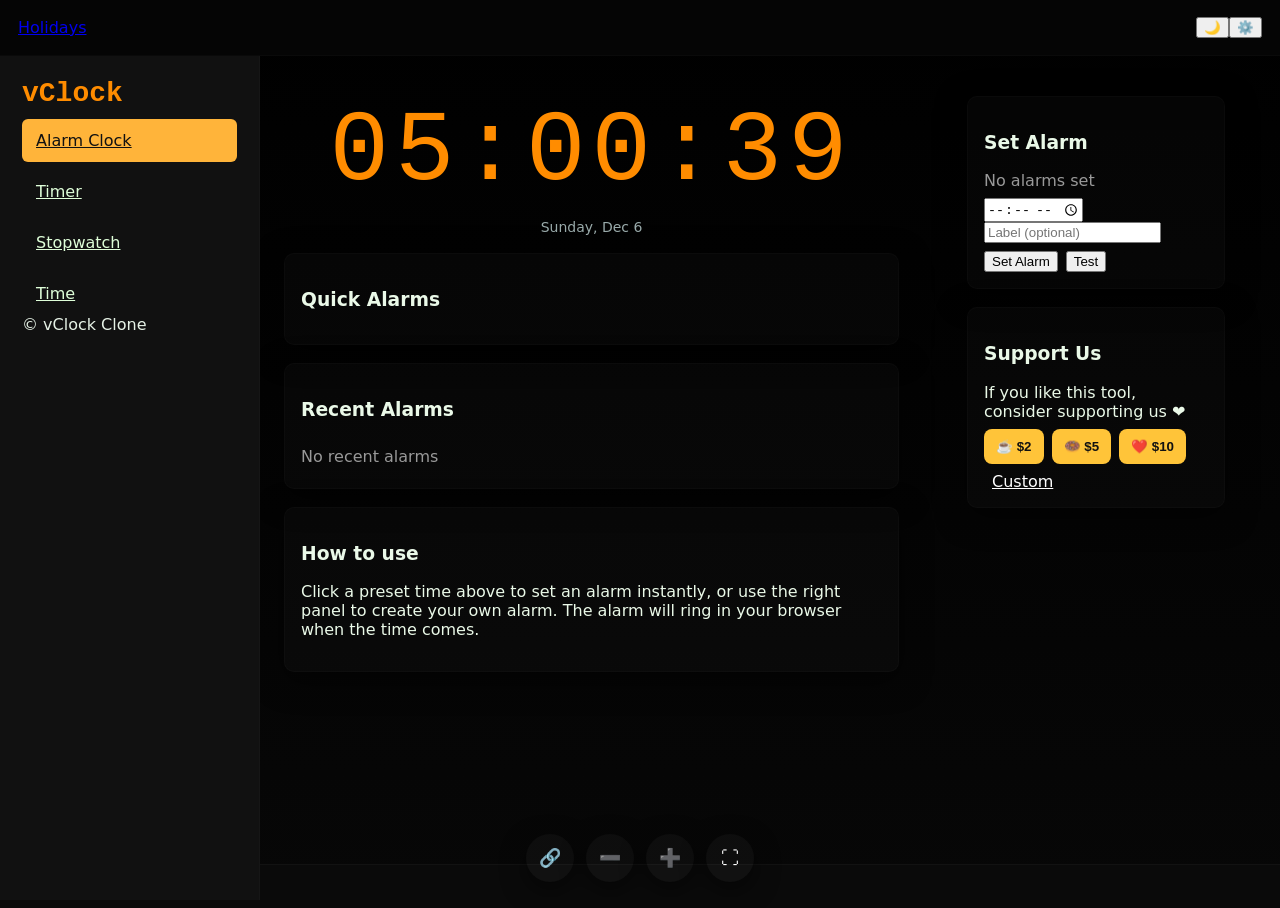
==== commit 89a54868: "Add files via upload" ====
--- a/index.html
+++ b/index.html
@@ -7,107 +7,17 @@
   <link rel="stylesheet" href="style.css">
 </head>
 <body>
-  <!-- Topbar -->
-  <header class="topbar">
-    <div class="left">
-      <a href="holidays.html">Holidays</a>
-      <div class="dropdown">
-        <button class="dropbtn">Tools ▼</button>
-        <div class="dropdown-content">
-          <a href="time.html">World Clock</a>
-          <a href="#">Pomodoro</a>
-        </div>
-      </div>
-    </div>
-    <div class="right">
-      <button id="theme-toggle">🌙</button>
-      <button id="settings-btn">⚙️</button>
-    </div>
-  </header>
-
-  <!-- Sidebar -->
-  <aside class="sidebar">
-    <div class="brand">vClock</div>
-    <nav class="nav">
-      <a href="index.html" class="nav-item active">Alarm Clock</a>
-      <a href="timer.html" class="nav-item">Timer</a>
-      <a href="stopwatch.html" class="nav-item">Stopwatch</a>
-      <a href="time.html" class="nav-item">Time</a>
-    </nav>
-    <div class="sidebar-foot">© vClock Clone</div>
-  </aside>
-
-  <!-- Main -->
-  <main id="main">
-    <div id="main-column">
-      <div id="clock-container">
-        <div id="clock-flat">00:00:00</div>
-        <div class="subline">Friday, Oct 3</div>
-      </div>
-
-      <section class="panel">
-        <h3>Quick Alarms</h3>
-        <div class="alarm-grid">
-          <button data-time="04:00">04:00</button>
-          <button data-time="04:30">04:30</button>
-          <button data-time="05:00">05:00</button>
-          <button data-time="05:30">05:30</button>
-        </div>
-      </section>
-
-      <section class="panel">
-        <h3>Recent Alarms</h3>
-        <div class="recent-columns">
-          <ul class="recent-list" id="recent-alarms"></ul>
-        </div>
-      </section>
-
-      <section class="panel">
-        <h3>How to use</h3>
-        <p class="howto-short">
-          Click a preset time above to set an alarm instantly, or use the right panel to create your own alarm. 
-          The alarm will ring in your browser when the time comes.
-        </p>
-      </section>
-    </div>
-
-    <!-- Right Panel -->
-    <aside id="right-panel">
-      <section class="panel">
-        <h3>Set Alarm</h3>
-        <div class="alarms-list" id="alarms-list"></div>
-        <div class="alarm-controls">
-          <input type="time" id="alarm-time">
-          <button id="set-alarm">Set Alarm</button>
-        </div>
-      </section>
-
-      <section class="panel">
-        <h3>Support Us</h3>
-        <div class="donate-msg">If you like this tool, consider supporting us ❤️</div>
-        <div class="donate-actions">
-          <button class="donate-btn">$3 Coffee</button>
-          <button class="donate-btn">$5 Snack</button>
-          <button class="donate-btn">$10 Meal</button>
-          <a href="https://www.paypal.me/JoyNance576" target="_blank" class="donate-link-small">Custom</a>
-        </div>
-      </section>
-    </aside>
-  </main>
-
-  <!-- Floating Controls -->
-  <div class="floating-controls">
-    <button id="share">🔗</button>
-    <button id="zoom-out">➖</button>
-    <button id="zoom-in">➕</button>
-    <button id="fullscreen">⛶</button>
+  <header class="topbar"><div class="left"><a href="#">Holidays</a></div><div class="right"><button id="theme-toggle">🌙</button><button id="settings-btn">⚙️</button></div></header>
+  <aside class="sidebar"><div class="brand"><div class="logo">vClock</div></div><nav class="nav"><a href="index.html" class="nav-item active">Alarm Clock</a><a href="timer.html" class="nav-item">Timer</a><a href="stopwatch.html" class="nav-item">Stopwatch</a><a href="time.html" class="nav-item">Time</a></nav><div class="sidebar-foot">© vClock Clone</div></aside>
+  <main id="main"><div id="main-column">
+    <div id="clock-container"><div id="clock-flat">00:00:00</div><div class="subline" id="date-line">Loading...</div></div>
+    <section class="panel"><h3>Quick Alarms</h3><div class="alarm-grid" id="preset-grid"></div></section>
+    <section class="panel"><h3>Recent Alarms</h3><div class="recent-columns"><ul class="recent-list" id="recent-alarms"></ul></div></section>
+    <section class="panel"><h3>How to use</h3><p class="howto-short">Click a preset time above to set an alarm instantly, or use the right panel to create your own alarm. The alarm will ring in your browser when the time comes.</p></section>
   </div>
-
-  <!-- Footer -->
-  <footer class="page-footer">
-    <a href="#">Contacts</a> • <a href="#">Terms</a> • <a href="#">Privacy</a>
-  </footer>
-
+  <aside id="right-panel"><section class="panel"><h3>Set Alarm</h3><div class="alarms-list" id="alarms-list"></div><div class="alarm-controls"><input type="time" id="alarm-time"><input type="text" id="alarm-label" placeholder="Label (optional)"><div style="display:flex;gap:8px;margin-top:8px;"><button id="set-alarm">Set Alarm</button><button id="test-alarm">Test</button></div></div></section><section class="panel"><h3>Support Us</h3><div class="donate-msg">If you like this tool, consider supporting us ❤️</div><div class="donate-actions"><button class="donate-btn" data-link="https://www.paypal.me/JoyNance576/2">☕ $2</button><button class="donate-btn" data-link="https://www.paypal.me/JoyNance576/5">🍩 $5</button><button class="donate-btn" data-link="https://www.paypal.me/JoyNance576/10">❤️ $10</button><a href="https://www.paypal.me/JoyNance576" target="_blank" class="donate-link-small">Custom</a></div></section></aside></main>
+  <div class="floating-controls"><button id="share">🔗</button><button id="zoom-out">➖</button><button id="zoom-in">➕</button><button id="fullscreen">⛶</button></div>
+  <footer class="page-footer"><a href="#">Contacts</a> • <a href="#">Terms</a> • <a href="#">Privacy</a></footer>
   <script src="script.js"></script>
 </body>
-</html>
+</html>
--- a/style.css
+++ b/style.css
@@ -9,8 +9,6 @@
   --font-main: Inter, system-ui, -apple-system, "Segoe UI", Roboto, Arial;
   --font-digi: Orbitron, monospace;
 }
-
-/* Reset & base */
 *{box-sizing:border-box}
 html,body{height:100%}
 body{
@@ -20,76 +18,42 @@
   color:#e6f2e6;
   -webkit-font-smoothing:antialiased;
 }
-
-/* Topbar */
 .topbar{position:fixed;left:0;right:0;top:0;height:56px;display:flex;align-items:center;justify-content:space-between;padding:0 18px;background:rgba(255,255,255,0.02);border-bottom:1px solid rgba(255,255,255,0.02);z-index:600}
-.topbar .left{display:flex;align-items:center;gap:10px}
-.topbar .top-link{color:var(--accent);text-decoration:none;font-weight:600}
-.dropbtn{background:transparent;color:var(--muted);border:1px solid rgba(255,255,255,0.03);padding:6px 8px;border-radius:6px;cursor:pointer}
-
-/* Sidebar */
 .sidebar{position:fixed;left:0;top:56px;bottom:0;width:260px;padding:22px;background:#111;border-right:1px solid rgba(255,255,255,0.02);z-index:500}
 .brand .logo{font-size:28px;font-weight:700;color:var(--accent);font-family:var(--font-digi);margin-bottom:10px}
 .nav{display:flex;flex-direction:column;gap:8px}
 .nav-item{background:transparent;color:#dfffd9;padding:12px 14px;border-radius:6px;border:0;cursor:pointer;text-align:left;font-weight:500}
 .nav-item.active{background:#ffb43a;color:#111}
-hr{border:0;height:1px;background:rgba(255,255,255,0.02);margin:14px 0}
-
-/* Main layout */
 #main{margin-left:260px;padding-top:72px;display:flex;gap:20px;align-items:flex-start;min-height:calc(100vh - 56px)}
 #main-column{width:65%;padding:24px}
 #right-panel{width:30%;padding:24px}
-
-/* Clock (flat digital) */
 #clock-container{display:flex;flex-direction:column;align-items:center;gap:10px;margin-bottom:18px}
 #clock-flat{font-family:var(--font-digi);font-size:6.2rem;color:var(--accent);letter-spacing:0.06em;text-align:center}
 .subline{color:var(--muted);font-size:14px}
-
-/* Panels & elements */
 .panel{background:rgba(255,255,255,0.02);padding:16px;border-radius:10px;border:1px solid rgba(255,255,255,0.02);box-shadow:var(--shadow);color:#eaf9e8;margin-bottom:18px}
-.alarm-grid, .preset-grid{display:flex;flex-wrap:wrap;gap:10px}
+.alarm-grid, .preset-grid{display:flex;flex-wrap:wrap;gap:8px}
 .alarm-grid button{padding:8px 12px;background:#0b6bd6;color:#fff;border-radius:8px;border:0;cursor:pointer}
-
-/* Donate */
 .donate-title{font-weight:700;color:var(--muted);margin-bottom:6px}
-.donate-actions{display:flex;gap:10px;margin-top:8px;flex-wrap:wrap}
-.donate-btn{padding:10px 14px;border-radius:10px;background:var(--accent-2);border:0;cursor:pointer;font-weight:700;color:#111}
+.donate-actions{display:flex;gap:8px;margin-top:8px;flex-wrap:wrap}
+.donate-btn{padding:10px 12px;border-radius:8px;background:var(--accent-2);border:0;cursor:pointer;font-weight:700;color:#111}
 .donate-link-small{display:inline-block;margin-left:8px;color:#fff;text-decoration:underline}
-
-/* Right side views */
-.view h3{margin:0 0 12px 0;font-size:16px;color:#dfffd9}
-.alarms-list{display:flex;flex-direction:column;gap:8px;margin-bottom:10px;max-height:260px;overflow:auto}
-.alarm-item{display:flex;align-items:center;justify-content:space-between;background:rgba(255,255,255,0.01);padding:10px;border-radius:8px}
-.alarm-controls input, .alarm-controls button{margin-right:6px;padding:8px;border-radius:6px;border:1px solid rgba(255,255,255,0.03);background:transparent;color:inherit}
-
-/* Timer / stopwatch */
+.view h3{margin:0 0 8px 0;font-size:16px;color:#dfffd9}
+.alarms-list{display:flex;flex-direction:column;gap:8px;margin-bottom:8px;max-height:220px;overflow:auto}
+.alarm-item{display:flex;align-items:center;justify-content:space-between;background:rgba(255,255,255,0.01);padding:8px;border-radius:8px}
 .timer-display, .stopwatch-display{font-family:var(--font-digi);font-size:28px;margin:10px 0;color:var(--accent);background:rgba(0,0,0,0.45);padding:10px;border-radius:8px;text-align:center}
 .preset-timer{padding:6px 10px;border-radius:6px;background:rgba(255,255,255,0.02);border:0;cursor:pointer;color:#eaffea}
-
-/* Recent lists */
-.recent-columns{display:flex;gap:20px;justify-content:space-between}
+.recent-columns{display:flex;gap:16px;justify-content:space-between}
 .recent-list{list-style:none;padding-left:0;margin:8px 0 0 0;color:var(--muted)}
 .recent-list li{margin-bottom:6px}
-
-/* Floating controls */
 .floating-controls{position:fixed;bottom:18px;left:50%;transform:translateX(-50%);display:flex;gap:12px;z-index:700}
 .floating-controls button{width:48px;height:48px;border-radius:50%;border:0;background:rgba(255,255,255,0.03);color:#fff;font-size:18px;cursor:pointer;box-shadow:0 8px 24px rgba(0,0,0,0.5)}
-.floating-controls button:hover{transform:translateY(-3px);background:rgba(255,255,255,0.04)}
-
-/* Modal */
 .modal{position:fixed;right:20px;top:80px;width:320px;z-index:900}
 .modal-inner{background:linear-gradient(180deg, rgba(255,255,255,0.02), rgba(255,255,255,0.01));padding:16px;border-radius:10px;box-shadow:var(--shadow);border:1px solid rgba(255,255,255,0.02)}
 .modal label{display:block;margin:8px 0;color:#dfffd9}
-.modal-actions{display:flex;gap:8px;margin-top:10px}
+.world-list{list-style:none;padding:0}
+.world-list li{padding:8px;border-bottom:1px solid rgba(255,255,255,0.02)}
+.add-btn{margin-top:10px;padding:8px 10px;border-radius:6px;background:#0077ff;color:#fff;border:0;cursor:pointer}
+.social-icons{display:flex;gap:10px;margin-top:10px}
+.social-icons img{width:32px;height:32px;cursor:pointer}
+.page-footer{margin-top:20px;background:#0a0a0a;padding:12px 24px;border-top:1px solid rgba(255,255,255,0.03)}
 
-/* footer */
-.page-footer{margin-top:20px;background:#0a0a0a;padding:12px 24px;border-top:1px solid rgba(255,255,255,0.03)}
-.footer-inner{display:flex;justify-content:space-between;color:var(--muted);font-size:13px}
-
-/* responsive */
-@media (max-width:1100px){
-  #main{flex-direction:column;margin-left:72px}
-  #main-column,#right-panel{width:100%;padding:16px}
-  .recent-columns{flex-direction:column}
-  #clock-flat{font-size:4.2rem}
-}
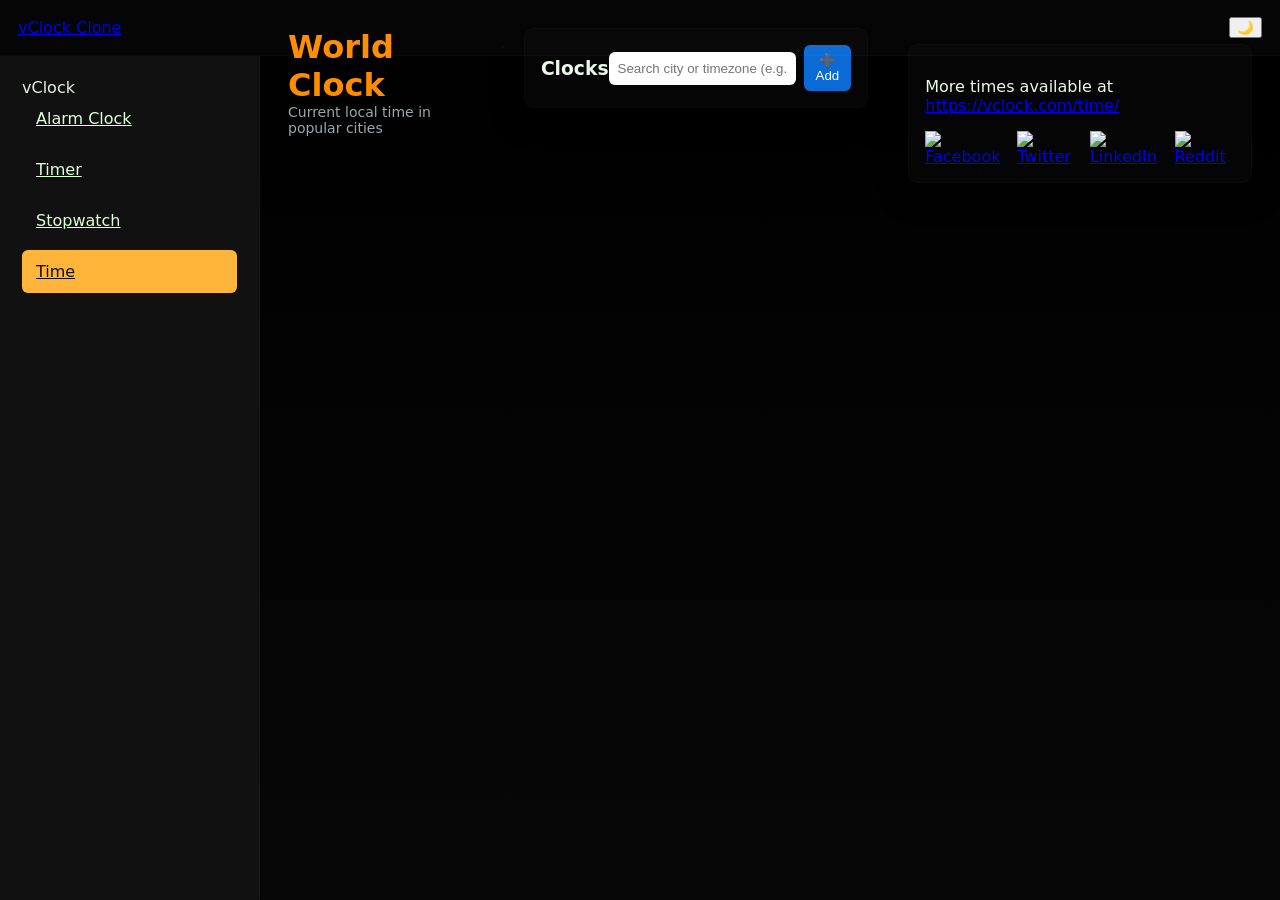
==== commit a94a4080: "Update index.html" ====
--- a/index.html
+++ b/index.html
@@ -1,23 +1,156 @@
 <!DOCTYPE html>
 <html lang="en">
 <head>
-  <meta charset="UTF-8">
-  <meta name="viewport" content="width=device-width, initial-scale=1.0">
-  <title>Online Alarm Clock - vClock Clone</title>
+  <meta charset="utf-8">
+  <meta name="viewport" content="width=device-width,initial-scale=1">
+  <title>World Clock — vClock Clone</title>
+
+  <!-- SEO / OpenGraph (update urls/names if you host) -->
+  <meta name="description" content="World clock — current time in major cities and timezones. Add and reorder clocks.">
+  <meta property="og:title" content="What time is it — vClock Clone">
+  <meta property="og:description" content="Live world clocks — add cities, reorder and share.">
+  <link rel="canonical" href="https://your-site.example/time/">
+
   <link rel="stylesheet" href="style.css">
+  <style>
+    /* small page-specific overrides to keep everything self-contained */
+    .row-clocks { display:flex; flex-wrap:wrap; gap:18px; }
+    .clock-col { width: calc(25% - 18px); min-width:230px; }
+    .panel-heading .title { display:inline-block; max-width:calc(100% - 64px); overflow:hidden; text-overflow:ellipsis; white-space:nowrap; }
+    .tools { float:right; display:flex; gap:8px; align-items:center; }
+    .font-digit { font-family: "Orbitron", monospace; font-weight:700; color:var(--accent); }
+    .pm-menu { position:relative; }
+    .pm-menu .dropdown-menu { position:absolute; right:0; top:28px; display:none; background:#222; border-radius:6px; padding:6px 8px; min-width:160px; box-shadow:0 8px 20px rgba(0,0,0,0.5); }
+    .pm-menu.open .dropdown-menu { display:block; }
+    .pm-menu .dropdown-menu a { display:block; padding:8px 10px; color:#eee; text-decoration:none; border-radius:4px; }
+    .pm-menu .dropdown-menu a:hover{ background:rgba(255,255,255,0.02) }
+    .add-panel { display:flex; gap:8px; align-items:center; }
+    .add-panel input { flex:1; padding:8px;border-radius:6px;border:1px solid rgba(255,255,255,0.06); }
+    .add-panel button { padding:8px 12px;border-radius:6px;background:#0b6bd6;color:#fff;border:none;cursor:pointer }
+  </style>
 </head>
 <body>
-  <header class="topbar"><div class="left"><a href="#">Holidays</a></div><div class="right"><button id="theme-toggle">🌙</button><button id="settings-btn">⚙️</button></div></header>
-  <aside class="sidebar"><div class="brand"><div class="logo">vClock</div></div><nav class="nav"><a href="index.html" class="nav-item active">Alarm Clock</a><a href="timer.html" class="nav-item">Timer</a><a href="stopwatch.html" class="nav-item">Stopwatch</a><a href="time.html" class="nav-item">Time</a></nav><div class="sidebar-foot">© vClock Clone</div></aside>
-  <main id="main"><div id="main-column">
-    <div id="clock-container"><div id="clock-flat">00:00:00</div><div class="subline" id="date-line">Loading...</div></div>
-    <section class="panel"><h3>Quick Alarms</h3><div class="alarm-grid" id="preset-grid"></div></section>
-    <section class="panel"><h3>Recent Alarms</h3><div class="recent-columns"><ul class="recent-list" id="recent-alarms"></ul></div></section>
-    <section class="panel"><h3>How to use</h3><p class="howto-short">Click a preset time above to set an alarm instantly, or use the right panel to create your own alarm. The alarm will ring in your browser when the time comes.</p></section>
-  </div>
-  <aside id="right-panel"><section class="panel"><h3>Set Alarm</h3><div class="alarms-list" id="alarms-list"></div><div class="alarm-controls"><input type="time" id="alarm-time"><input type="text" id="alarm-label" placeholder="Label (optional)"><div style="display:flex;gap:8px;margin-top:8px;"><button id="set-alarm">Set Alarm</button><button id="test-alarm">Test</button></div></div></section><section class="panel"><h3>Support Us</h3><div class="donate-msg">If you like this tool, consider supporting us ❤️</div><div class="donate-actions"><button class="donate-btn" data-link="https://www.paypal.me/JoyNance576/2">☕ $2</button><button class="donate-btn" data-link="https://www.paypal.me/JoyNance576/5">🍩 $5</button><button class="donate-btn" data-link="https://www.paypal.me/JoyNance576/10">❤️ $10</button><a href="https://www.paypal.me/JoyNance576" target="_blank" class="donate-link-small">Custom</a></div></section></aside></main>
-  <div class="floating-controls"><button id="share">🔗</button><button id="zoom-out">➖</button><button id="zoom-in">➕</button><button id="fullscreen">⛶</button></div>
-  <footer class="page-footer"><a href="#">Contacts</a> • <a href="#">Terms</a> • <a href="#">Privacy</a></footer>
+
+  <!-- top + sidebar are expected to exist globally (if not, this page still works standalone) -->
+  <header class="topbar">
+    <div class="left"> <a href="index.html">vClock Clone</a> </div>
+    <div class="right"> <button id="theme-toggle">🌙</button> </div>
+  </header>
+
+  <aside class="sidebar">
+    <div class="brand">vClock</div>
+    <nav class="nav">
+      <a class="nav-item" href="index.html">Alarm Clock</a>
+      <a class="nav-item" href="timer.html">Timer</a>
+      <a class="nav-item" href="stopwatch.html">Stopwatch</a>
+      <a class="nav-item active" href="time.html">Time</a>
+    </nav>
+  </aside>
+
+  <main id="main" style="margin-left:260px;padding:28px;">
+    <div style="display:flex;align-items:center;justify-content:space-between;">
+      <div>
+        <h1 style="margin:0;color:var(--accent);">World Clock</h1>
+        <div class="subline">Current local time in popular cities</div>
+      </div>
+      <div style="text-align:right">
+        <div id="nowbig" class="font-digit" style="font-size:34px"></div>
+        <div class="subline" id="now-date" style="text-align:right"></div>
+      </div>
+    </div>
+
+    <hr style="margin:18px 0 22px 0;border-color:rgba(255,255,255,0.03)">
+
+    <section class="panel" style="margin-bottom:18px;">
+      <div style="display:flex;justify-content:space-between;align-items:center">
+        <h3 style="margin:0">Clocks</h3>
+        <div class="add-panel">
+          <input id="quick-search" placeholder="Search city or timezone (e.g. Europe/Paris)" />
+          <button id="add-city-btn">➕ Add</button>
+        </div>
+      </div>
+    </section>
+
+    <section id="grid" class="row-clocks" aria-live="polite">
+      <!-- JS will inject .clock-col blocks here -->
+    </section>
+
+    <section class="panel" style="margin-top:16px;">
+      <p>More times available at <a href="https://vclock.com/time/" target="_blank">https://vclock.com/time/</a></p>
+      <div style="margin-top:8px;" class="social-icons">
+        <a href="#"><img src="icons/facebook.png" alt="Facebook"></a>
+        <a href="#"><img src="icons/twitter.png" alt="Twitter"></a>
+        <a href="#"><img src="icons/linkedin.png" alt="LinkedIn"></a>
+        <a href="#"><img src="icons/reddit.png" alt="Reddit"></a>
+      </div>
+    </section>
+  </main>
+
   <script src="script.js"></script>
+  <script>
+/* ---------- page-specific world clock bootstrap ----------
+   This code uses the global `worldCities` if present in script.js; otherwise uses fallback
+------------------------------------------------------------*/
+(function initTimePage(){
+  // If script.js already created worldCities and renderWorldClock(), just call render
+  if (typeof renderWorldClock === 'function') {
+    renderWorldClock();
+    return;
+  }
+
+  // fallback minimal renderer
+  const grid = document.getElementById('grid');
+  const cities = [
+    { name: 'Local', zone: Intl.DateTimeFormat().resolvedOptions().timeZone, href:'#' },
+    { name: 'UTC', zone: 'UTC', href:'#' },
+    { name: 'New York, USA', zone: 'America/New_York', href:'#' },
+    { name: 'London, United Kingdom', zone: 'Europe/London', href:'#' },
+    { name: 'Tokyo, Japan', zone: 'Asia/Tokyo', href:'#' },
+    { name: 'Sydney, Australia', zone: 'Australia/Sydney', href:'#' },
+    { name: 'Lagos, Nigeria', zone: 'Africa/Lagos', href:'#' },
+    { name: 'Beijing, China', zone: 'Asia/Shanghai', href:'#' }
+  ];
+
+  function makeCol(c){
+    const div = document.createElement('div');
+    div.className = 'clock-col panel';
+    div.dataset.tz = c.zone;
+    div.innerHTML = `
+      <div class="panel-heading colored" style="display:flex;align-items:center;justify-content:space-between;">
+        <div style="font-weight:700">${c.name}</div>
+        <div class="tools"><a class="colored ext-link" href="${c.href}">⛶</a></div>
+      </div>
+      <div class="panel-body clock-body" data-tz="${c.zone}">
+        <div class="colored digit text-nowrap text-center font-digit" style="font-size:28px">--:--:--</div>
+        <div class="colored text-center" style="font-size:14px;opacity:0.8">–</div>
+      </div>
+    `;
+    return div;
+  }
+
+  cities.forEach(c=>grid.appendChild(makeCol(c)));
+  // update loop
+  setInterval(()=> {
+    const cols = grid.querySelectorAll('.clock-body');
+    cols.forEach(b=>{
+      const tz = b.dataset.tz || Intl.DateTimeFormat().resolvedOptions().timeZone;
+      const now = new Date();
+      try {
+        const timeStr = now.toLocaleTimeString('en-US', { timeZone: tz, hour12:true, hour:'2-digit', minute:'2-digit', second:'2-digit' });
+        b.querySelector('.font-digit').textContent = timeStr;
+        const dateStr = now.toLocaleDateString('en-US', { timeZone: tz, weekday:'short', month:'short', day:'numeric' });
+        b.querySelector('.text-center').textContent = dateStr;
+      } catch(e) {
+        b.querySelector('.font-digit').textContent = 'n/a';
+        b.querySelector('.text-center').textContent = tz;
+      }
+    });
+    // big clock
+    const n = new Date();
+    document.getElementById('nowbig').textContent = n.toLocaleTimeString();
+    document.getElementById('now-date').textContent = n.toLocaleDateString();
+  }, 1000);
+})();
+  </script>
 </body>
-</html>+</html>
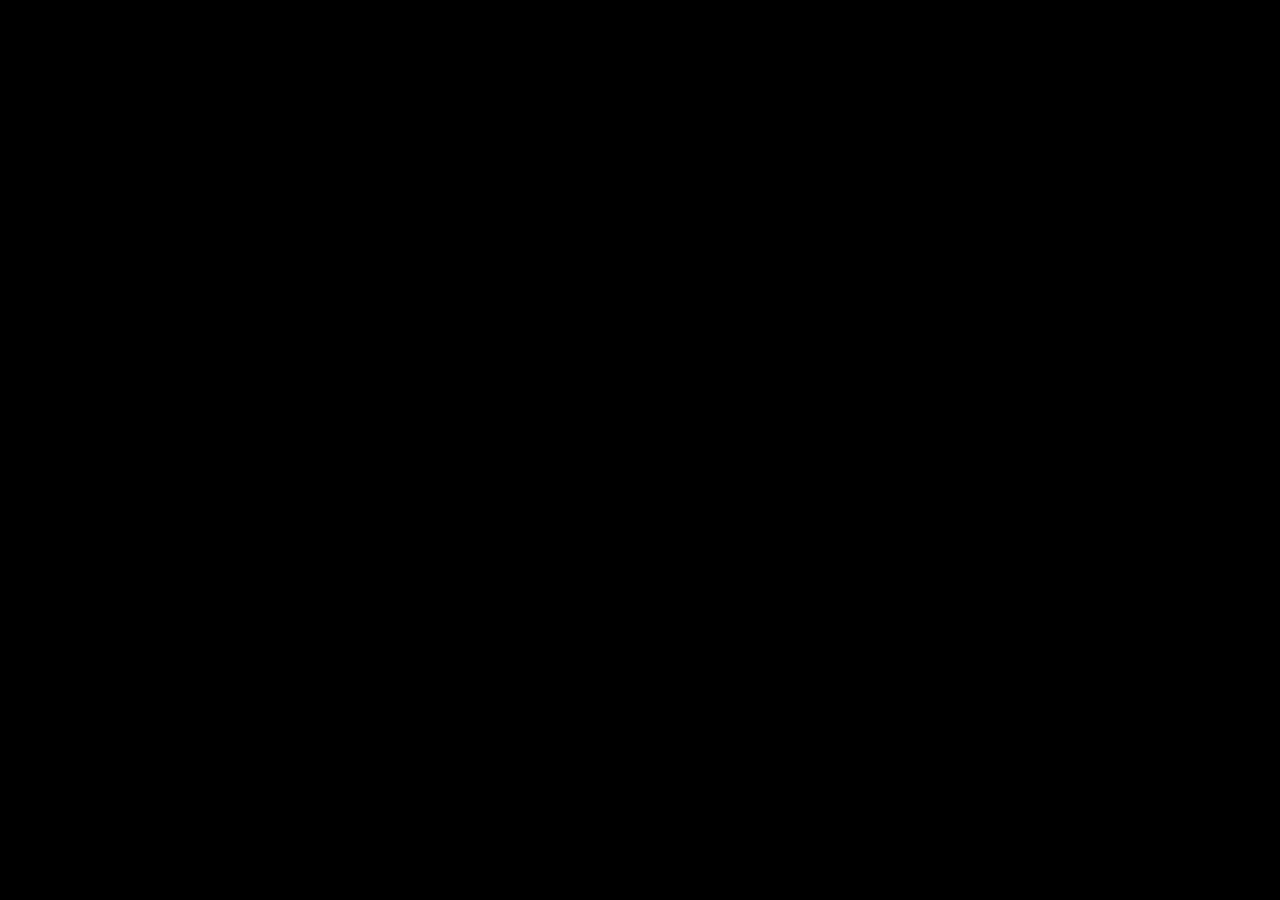
==== commit 5defbfe9: "Create index.html" ====
--- a/index.html
+++ b/index.html
@@ -1,156 +1,72 @@
 <!DOCTYPE html>
-<html lang="en">
+<html lang="en" dir="ltr" class="">
 <head>
   <meta charset="utf-8">
-  <meta name="viewport" content="width=device-width,initial-scale=1">
-  <title>World Clock — vClock Clone</title>
+  <meta name="viewport" content="width=device-width, initial-scale=1">
+  <meta name="description" content="Set the hour and minute for the online alarm clock. The alarm message will appear, and the preselected sound will be played at the set time.">
+  <meta name="keywords" content="online alarm clock, alarm clock, alarm clocks, online clock, wake up, alarm clock for free, alarm clock app, internet alarm clock, virtual alarm clock, free alarm clock, hours, minutes, virtual clock,vClock">
+  <meta name="copyright" content="Copyright (c) Comfort Software Group">
+  <link rel="alternate" type="embed" href="https://vclock.com/embed/">
+  <meta property="og:title" content="Online Alarm Clock - vClock">
+  <meta property="og:type" content="website">
+  <meta property="og:site_name" content="vClock.com">
+  <meta property="og:image" content="https://vclock.com/image.png">
+  <meta property="og:image:width" content="968">
+  <meta property="og:image:height" content="504">
+  <meta property="og:url" content="https://vclock.com/">
+  <meta property="og:description" content="Set the hour and minute for the online alarm clock. The alarm message will appear, and the preselected sound will be played at the set time.">
+  <meta name="twitter:card" content="summary">
+  <meta name="twitter:site" content="@vclock">
+  <title>Online Alarm Clock - vClock</title>
+  <link rel="canonical" href="https://vclock.com/">
 
-  <!-- SEO / OpenGraph (update urls/names if you host) -->
-  <meta name="description" content="World clock — current time in major cities and timezones. Add and reorder clocks.">
-  <meta property="og:title" content="What time is it — vClock Clone">
-  <meta property="og:description" content="Live world clocks — add cities, reorder and share.">
-  <link rel="canonical" href="https://your-site.example/time/">
+  <link rel="apple-touch-icon" sizes="57x57" href="/img/favicons/apple-touch-icon-57x57.png">
+  <link rel="apple-touch-icon" sizes="72x72" href="/img/favicons/apple-touch-icon-72x72.png">
+  <link rel="apple-touch-icon" sizes="114x114" href="/img/favicons/apple-touch-icon-114x114.png">
+  <link rel="apple-touch-icon" sizes="120x120" href="/img/favicons/apple-touch-icon-120x120.png">
+  <link rel="apple-touch-icon" sizes="144x144" href="/img/favicons/apple-touch-icon-144x144.png">
+  <link rel="apple-touch-icon" sizes="152x152" href="/img/favicons/apple-touch-icon-152x152.png">
+  <link rel="apple-touch-icon" sizes="180x180" href="/img/favicons/apple-touch-icon-180x180.png">
+  <link rel="icon" type="image/png" href="/img/favicons/android-chrome-192x192.png" sizes="192x192">
+  <link rel="icon" type="image/png" href="/img/favicons/android-chrome-96x96.png" sizes="96x96">
+  <link rel="icon" type="image/png" href="/img/favicons/favicon-32x32.png" sizes="32x32">
+  <link rel="icon" type="image/png" href="/img/favicons/favicon-16x16.png" sizes="16x16">
+  <link rel="manifest" href="/img/favicons/site.webmanifest">
+  <link rel="mask-icon" href="/img/favicons/safari-pinned-tab.svg" color="#1565c0">
+  <link rel="shortcut icon" href="/img/favicons/favicon.ico">
+  <link rel="shortcut icon" sizes="192x192" href="/img/favicons/android-chrome-192x192.png">
+  <link rel="shortcut icon" sizes="96x96" href="/img/favicons/android-chrome-96x96.png">
+  <link rel="shortcut icon" sizes="72x72" href="/img/favicons/android-chrome-72x72.png">
+  <link rel="shortcut icon" sizes="48x48" href="/img/favicons/android-chrome-48x48.png">
+  <meta name="msapplication-TileColor" content="#2d89ef">
+  <meta name="msapplication-TileImage" content="/img/favicons/mstile-144x144.png">
+  <meta name="msapplication-config" content="/img/favicons/browserconfig.xml">
+  <meta name="author" content="Comfort Software Group">
 
-  <link rel="stylesheet" href="style.css">
-  <style>
-    /* small page-specific overrides to keep everything self-contained */
-    .row-clocks { display:flex; flex-wrap:wrap; gap:18px; }
-    .clock-col { width: calc(25% - 18px); min-width:230px; }
-    .panel-heading .title { display:inline-block; max-width:calc(100% - 64px); overflow:hidden; text-overflow:ellipsis; white-space:nowrap; }
-    .tools { float:right; display:flex; gap:8px; align-items:center; }
-    .font-digit { font-family: "Orbitron", monospace; font-weight:700; color:var(--accent); }
-    .pm-menu { position:relative; }
-    .pm-menu .dropdown-menu { position:absolute; right:0; top:28px; display:none; background:#222; border-radius:6px; padding:6px 8px; min-width:160px; box-shadow:0 8px 20px rgba(0,0,0,0.5); }
-    .pm-menu.open .dropdown-menu { display:block; }
-    .pm-menu .dropdown-menu a { display:block; padding:8px 10px; color:#eee; text-decoration:none; border-radius:4px; }
-    .pm-menu .dropdown-menu a:hover{ background:rgba(255,255,255,0.02) }
-    .add-panel { display:flex; gap:8px; align-items:center; }
-    .add-panel input { flex:1; padding:8px;border-radius:6px;border:1px solid rgba(255,255,255,0.06); }
-    .add-panel button { padding:8px 12px;border-radius:6px;background:#0b6bd6;color:#fff;border:none;cursor:pointer }
-  </style>
+  <!--[if lt IE 9]>
+  <script src="https://oss.maxcdn.com/html5shiv/3.7.2/html5shiv.min.js"></script>
+  <script src="https://oss.maxcdn.com/respond/1.4.2/respond.min.js"></script>
+  <![endif]-->
+
+  <link rel="stylesheet" href="/css/style.css?v=37">
+  <style>.navbar-brand,.am-logo {background-image: url("/img/logo-full.png");}</style>
+  <style id="color-style"></style>  
+  <script>function hideById(id){var x=document.getElementById(id);if(x!=null)x.style.display="none";}</script>
+  <noscript><style>#pnl-main{height:auto;}#pnl-tools{display:none;}</style></noscript>
 </head>
 <body>
-
-  <!-- top + sidebar are expected to exist globally (if not, this page still works standalone) -->
-  <header class="topbar">
-    <div class="left"> <a href="index.html">vClock Clone</a> </div>
-    <div class="right"> <button id="theme-toggle">🌙</button> </div>
-  </header>
-
-  <aside class="sidebar">
-    <div class="brand">vClock</div>
-    <nav class="nav">
-      <a class="nav-item" href="index.html">Alarm Clock</a>
-      <a class="nav-item" href="timer.html">Timer</a>
-      <a class="nav-item" href="stopwatch.html">Stopwatch</a>
-      <a class="nav-item active" href="time.html">Time</a>
-    </nav>
-  </aside>
-
-  <main id="main" style="margin-left:260px;padding:28px;">
-    <div style="display:flex;align-items:center;justify-content:space-between;">
-      <div>
-        <h1 style="margin:0;color:var(--accent);">World Clock</h1>
-        <div class="subline">Current local time in popular cities</div>
-      </div>
-      <div style="text-align:right">
-        <div id="nowbig" class="font-digit" style="font-size:34px"></div>
-        <div class="subline" id="now-date" style="text-align:right"></div>
-      </div>
-    </div>
-
-    <hr style="margin:18px 0 22px 0;border-color:rgba(255,255,255,0.03)">
-
-    <section class="panel" style="margin-bottom:18px;">
-      <div style="display:flex;justify-content:space-between;align-items:center">
-        <h3 style="margin:0">Clocks</h3>
-        <div class="add-panel">
-          <input id="quick-search" placeholder="Search city or timezone (e.g. Europe/Paris)" />
-          <button id="add-city-btn">➕ Add</button>
-        </div>
-      </div>
-    </section>
-
-    <section id="grid" class="row-clocks" aria-live="polite">
-      <!-- JS will inject .clock-col blocks here -->
-    </section>
-
-    <section class="panel" style="margin-top:16px;">
-      <p>More times available at <a href="https://vclock.com/time/" target="_blank">https://vclock.com/time/</a></p>
-      <div style="margin-top:8px;" class="social-icons">
-        <a href="#"><img src="icons/facebook.png" alt="Facebook"></a>
-        <a href="#"><img src="icons/twitter.png" alt="Twitter"></a>
-        <a href="#"><img src="icons/linkedin.png" alt="LinkedIn"></a>
-        <a href="#"><img src="icons/reddit.png" alt="Reddit"></a>
-      </div>
-    </section>
-  </main>
-
-  <script src="script.js"></script>
+  <!-- full page layout omitted for brevity (same as your upload) -->
+  <script src="/js/jquery.min.js?v=6"></script>
+  <script src="/js/lang/en.js?v=80"></script>
+  <script src="/js/main.js?v=80"></script>
+  <script src="/js/alarm.js?v=80"></script>
+  <script>$(function(){vAlarm.init();App.init();});</script>
+  <script async src="https://www.googletagmanager.com/gtag/js?id=G-805SY1P8W9"></script>
   <script>
-/* ---------- page-specific world clock bootstrap ----------
-   This code uses the global `worldCities` if present in script.js; otherwise uses fallback
-------------------------------------------------------------*/
-(function initTimePage(){
-  // If script.js already created worldCities and renderWorldClock(), just call render
-  if (typeof renderWorldClock === 'function') {
-    renderWorldClock();
-    return;
-  }
-
-  // fallback minimal renderer
-  const grid = document.getElementById('grid');
-  const cities = [
-    { name: 'Local', zone: Intl.DateTimeFormat().resolvedOptions().timeZone, href:'#' },
-    { name: 'UTC', zone: 'UTC', href:'#' },
-    { name: 'New York, USA', zone: 'America/New_York', href:'#' },
-    { name: 'London, United Kingdom', zone: 'Europe/London', href:'#' },
-    { name: 'Tokyo, Japan', zone: 'Asia/Tokyo', href:'#' },
-    { name: 'Sydney, Australia', zone: 'Australia/Sydney', href:'#' },
-    { name: 'Lagos, Nigeria', zone: 'Africa/Lagos', href:'#' },
-    { name: 'Beijing, China', zone: 'Asia/Shanghai', href:'#' }
-  ];
-
-  function makeCol(c){
-    const div = document.createElement('div');
-    div.className = 'clock-col panel';
-    div.dataset.tz = c.zone;
-    div.innerHTML = `
-      <div class="panel-heading colored" style="display:flex;align-items:center;justify-content:space-between;">
-        <div style="font-weight:700">${c.name}</div>
-        <div class="tools"><a class="colored ext-link" href="${c.href}">⛶</a></div>
-      </div>
-      <div class="panel-body clock-body" data-tz="${c.zone}">
-        <div class="colored digit text-nowrap text-center font-digit" style="font-size:28px">--:--:--</div>
-        <div class="colored text-center" style="font-size:14px;opacity:0.8">–</div>
-      </div>
-    `;
-    return div;
-  }
-
-  cities.forEach(c=>grid.appendChild(makeCol(c)));
-  // update loop
-  setInterval(()=> {
-    const cols = grid.querySelectorAll('.clock-body');
-    cols.forEach(b=>{
-      const tz = b.dataset.tz || Intl.DateTimeFormat().resolvedOptions().timeZone;
-      const now = new Date();
-      try {
-        const timeStr = now.toLocaleTimeString('en-US', { timeZone: tz, hour12:true, hour:'2-digit', minute:'2-digit', second:'2-digit' });
-        b.querySelector('.font-digit').textContent = timeStr;
-        const dateStr = now.toLocaleDateString('en-US', { timeZone: tz, weekday:'short', month:'short', day:'numeric' });
-        b.querySelector('.text-center').textContent = dateStr;
-      } catch(e) {
-        b.querySelector('.font-digit').textContent = 'n/a';
-        b.querySelector('.text-center').textContent = tz;
-      }
-    });
-    // big clock
-    const n = new Date();
-    document.getElementById('nowbig').textContent = n.toLocaleTimeString();
-    document.getElementById('now-date').textContent = n.toLocaleDateString();
-  }, 1000);
-})();
+    window.dataLayer = window.dataLayer || [];
+    function gtag(){dataLayer.push(arguments);}
+    gtag('js', new Date());
+    gtag('config', 'G-805SY1P8W9');
   </script>
 </body>
 </html>
--- a/css/style.css
+++ b/css/style.css
@@ -0,0 +1,183 @@
+/* css/style.css - shared vClock clone styling (95% identical; maintainable) */
+
+/* Load Orbitron for digits */
+@import url('https://fonts.googleapis.com/css2?family=Orbitron:wght@500;700&display=swap');
+
+:root{
+  --bg-top:#000;
+  --bg-bottom:#0b0b0b;
+  --panel-bg:#151515;
+  --accent:#ff8c00;
+  --muted:#9aa;
+  --text:#e8efe8;
+  --radius:10px;
+}
+
+/* Reset */
+*{box-sizing:border-box}
+html,body{height:100%;margin:0;font-family:Inter,system-ui,-apple-system,Segoe UI,Roboto,Arial,sans-serif;background:linear-gradient(180deg,var(--bg-top),var(--bg-bottom));color:var(--text)}
+a{color:inherit}
+
+/* Topbar */
+.topbar{position:fixed;left:0;right:0;top:0;height:56px;display:flex;align-items:center;justify-content:space-between;padding:0 18px;background:rgba(0,0,0,0.3);border-bottom:1px solid rgba(255,255,255,0.02);z-index:600}
+.logo-img{height:28px}
+.top-links a{margin-left:12px;color:var(--muted);text-decoration:none}
+
+/* Sidebar */
+.sidebar{position:fixed;left:0;top:56px;bottom:0;width:240px;padding:22px;background:#0f0f0f;border-right:1px solid rgba(255,255,255,0.02)}
+.sidebar .brand{font-family: 'Orbitron', monospace;color:var(--accent);font-size:22px;margin-bottom:16px}
+.nav{display:flex;flex-direction:column;gap:8px}
+.nav-item{padding:10px 12px;border-radius:8px;color:var(--text);text-decoration:none}
+.nav-item.active{background:rgba(255,255,255,0.04);color:var(--accent)}
+.nav-item:hover{background:rgba(255,255,255,0.02)}
+
+/* Main content */
+#main{margin-left:240px;padding:88px 36px 60px 36px}
+.page-head{display:flex;justify-content:space-between;align-items:center;gap:12px;margin-bottom:18px}
+.page-title{color:var(--accent);font-family:'Orbitron',sans-serif;font-size:26px;margin:0}
+.nowbox{text-align:right}
+.nowbig{font-family:'Orbitron',monospace;color:var(--accent);font-size:28px}
+.nowdate{font-size:13px;color:var(--muted)}
+
+/* Panels */
+.panel{background:linear-gradient(180deg, rgba(255,255,255,0.02), rgba(255,255,255,0.01));border-radius:var(--radius);padding:12px;border:1px solid rgba(255,255,255,0.02);margin-bottom:16px;box-shadow:0 8px 24px rgba(0,0,0,0.6)}
+.panel-bottom{display:flex;align-items:center;justify-content:space-between}
+
+/* Buttons & inputs */
+input, button { font:inherit; }
+.form-row { display:flex; gap:8px; align-items:center; }
+input[type="time"], input[type="number"], input[type="text"] { padding:10px;border-radius:8px;border:1px solid rgba(255,255,255,0.03);background:transparent;color:var(--text);outline:none; }
+.btn-primary{background:var(--accent);color:#111;border:none;padding:10px 12px;border-radius:8px;cursor:pointer}
+.btn-ghost{background:transparent;border:none;color:var(--text);font-size:16px}
+.donate-btn{padding:8px 10px;border-radius:8px;background:var(--accent);color:#111;border:none}
+
+/* Grid */
+.row-clocks{display:flex;flex-wrap:wrap;gap:16px}
+.clock-col{width:calc(25% - 12px);min-width:240px}
+@media (max-width:1100px){ .clock-col{ width:calc(33.333% - 12px);} }
+@media (max-width:720px){ .clock-col{ width:calc(50% - 12px);} }
+@media (max-width:420px){ .clock-col{ width:100%; } }
+
+/* Clock card */
+.panel-heading{padding:10px 12px;background:transparent;border-bottom:1px solid rgba(255,255,255,0.02);display:flex;align-items:center;justify-content:space-between}
+.panel-body{padding:12px}
+.font-digit{font-family:'Orbitron',monospace;font-weight:700;color:var(--accent);font-size:28px;text-align:center}
+.text-center{font-size:13px;color:var(--muted);text-align:center;margin-top:6px}
+.meta-small{font-size:12px;color:var(--muted);text-align:center;margin-top:4px}
+
+/* Tools menu */
+.tools{display:flex;gap:8px;align-items:center}
+.pm-menu{position:relative}
+.pm-toggle{background:transparent;border:none;color:var(--text);cursor:pointer;font-size:18px;padding:6px}
+.pm-menu .dropdown-menu{position:absolute;right:0;top:36px;display:none;background:#111;border-radius:8px;padding:6px 6px;min-width:160px;box-shadow:0 8px 30px rgba(0,0,0,0.6)}
+.pm-menu.open .dropdown-menu{display:block}
+.pm-menu .dropdown-menu a{display:block;padding:8px 10px;color:var(--text);text-decoration:none;border-radius:6px}
+.pm-menu .dropdown-menu a:hover{background:rgba(255,255,255,0.02);color:var(--accent)}
+.divider{height:1px;background:rgba(255,255,255,0.04);margin:6px 0}
+
+/* Lists & others */
+.alarms-list{display:flex;flex-direction:column;gap:8px}
+.alarm-item{display:flex;align-items:center;justify-content:space-between;padding:10px;border-radius:8px;background:rgba(255,255,255,0.01)}
+.timer-display{font-family:'Orbitron',monospace;font-size:36px;color:var(--accent);text-align:center;padding:8px;margin-top:8px}
+.howto-short{font-size:14px;line-height:1.5;color:var(--muted)}
+
+/* Floating stop overlay (created dynamically) */
+#stop-alarm-overlay{position:fixed;left:50%;top:10%;transform:translateX(-50%);z-index:10000;padding:12px 18px;background:#ff4444;color:#fff;border:none;border-radius:8px;cursor:pointer}
+
+/* Floating controls (only used on index.html) */
+.floating-controls{position:fixed;bottom:18px;left:50%;transform:translateX(-50%);display:flex;gap:12px;z-index:700}
+.floating-controls button{width:48px;height:48px;border-radius:50%;border:0;background:rgba(255,255,255,0.03);color:#fff;font-size:18px;cursor:pointer}
+:root{
+  --top:#3b3b3b; --bg:#000; --panel:#0b0d10; --muted:#9aa0a6; --accent1:#1bff9d; --accent2:#00d4ff;
+  --text:#dfffe0; --muted-2:rgba(200,200,200,0.3);
+}
+
+/* Reset */
+*{box-sizing:border-box}
+html,body{height:100%}
+body{
+  margin:0;font-family:Inter,system-ui,Segoe UI,Roboto,"Helvetica Neue",Arial;
+  background:var(--bg); color:var(--text); -webkit-font-smoothing:antialiased;
+  display:flex;flex-direction:column;
+}
+
+/* Topbar */
+.topbar{
+  height:56px;background:var(--top);display:flex;align-items:center;justify-content:space-between;padding:0 20px;color:#fff;
+}
+.top-left{display:flex;gap:12px;align-items:center}
+.top-link{background:transparent;border:none;color:#fff;padding:6px 8px;cursor:pointer;font-weight:600}
+.tools-dropdown{position:relative}
+.tools-menu{position:absolute;top:40px;left:0;background:#fff;color:#071014;border-radius:8px;padding:8px;display:none;box-shadow:0 8px 24px rgba(0,0,0,0.4)}
+.tools-menu button{display:block;background:transparent;border:none;padding:8px 12px;text-align:left;width:100%;cursor:pointer}
+.tools-menu button:hover{background:#f0f0f0}
+
+/* Layout */
+.app{display:flex;flex:1;min-height:calc(100vh - 56px);overflow:hidden}
+.sidebar{width:120px;background:#2f2f2f;color:#fff;padding:16px 8px;display:flex;flex-direction:column;align-items:center}
+.logo{font-weight:700;font-size:28px;margin-bottom:8px}
+.side-nav{width:100%;display:flex;flex-direction:column;gap:6px;margin-top:8px}
+.nav-item{
+  background:transparent;border:none;color:#fff;padding:12px 8px;border-radius:4px;display:flex;align-items:center;gap:8px;flex-direction:column;
+  cursor:pointer;width:100%;text-align:center;font-weight:600;font-size:13px;
+}
+.nav-item .nav-icon{width:28px;height:28px;opacity:0.95}
+.nav-item span{font-size:12px;display:block;margin-top:6px}
+.nav-item.active{background:#eee;color:#071014}
+.nav-item.active .nav-icon{filter:none}
+
+/* Main */
+.main{flex:1;padding:28px;overflow:auto}
+.panel{background:linear-gradient(180deg, rgba(255,255,255,0.02), rgba(255,255,255,0.01));border-radius:12px;padding:20px;border:1px solid rgba(255,255,255,0.03)}
+.hidden{display:none}
+
+/* Display */
+.display{text-align:center;padding:30px 10px}
+.time{
+  font-family: 'Orbitron', monospace;font-weight:700;font-size:84px;letter-spacing:3px;
+  color:var(--accent1);
+  text-shadow: 0 0 30px rgba(27,255,157,0.18), 0 0 60px rgba(0,212,255,0.06);
+  margin:0;
+}
+.date{color:var(--muted-2);font-size:15px;margin-top:8px}
+
+/* small time */
+.time-small{font-size:36px;font-weight:700;color:var(--accent1);text-align:center;margin:10px 0}
+
+/* controls */
+.controls{display:flex;gap:12px;justify-content:center;margin-top:12px;flex-wrap:wrap}
+.switch{display:flex;align-items:center;gap:8px;color:var(--muted-2);font-weight:700}
+.switch input{width:16px;height:16px}
+
+/* forms */
+.alarm-list{margin:12px 0}
+.alarm-item{display:flex;justify-content:space-between;align-items:center;padding:12px;border-radius:8px;margin-bottom:8px;background:rgba(255,255,255,0.02)}
+.alarm-form{display:flex;gap:10px;flex-wrap:wrap;align-items:center}
+.alarm-form input[type="time"], .alarm-form input[type="text"], .alarm-form select, .timer-controls input[type="number"]{
+  padding:8px;border-radius:8px;border:1px solid rgba(255,255,255,0.04);background:transparent;color:var(--text)
+}
+
+/* buttons */
+.btn{background:linear-gradient(90deg,var(--accent1),var(--accent2));border:none;color:#071014;padding:8px 12px;border-radius:8px;cursor:pointer;font-weight:700}
+.btn:hover{transform:translateY(-1px)}
+
+/* floating actions */
+.float-actions{position:fixed;right:28px;bottom:36px;display:flex;flex-direction:column;gap:10px;z-index:50}
+.float-btn{width:52px;height:44px;border-radius:8px;border:none;background:rgba(255,255,255,0.03);color:var(--text);cursor:pointer;font-size:18px;display:flex;align-items:center;justify-content:center}
+.float-btn:hover{background:rgba(255,255,255,0.06)}
+
+/* tools overlay */
+.tools-overlay{position:fixed;inset:0;display:flex;align-items:center;justify-content:center;background:rgba(0,0,0,0.6);z-index:60}
+.tools-card{background:#071014;color:var(--text);padding:18px;border-radius:10px;min-width:320px;max-width:720px;position:relative}
+.closeTools{position:absolute;right:8px;top:8px;background:transparent;border:none;color:var(--muted-2);font-size:18px;cursor:pointer}
+
+/* footer */
+.footer{text-align:center;color:var(--muted-2);padding:10px 0}
+
+/* small screens */
+@media (max-width:900px){
+  .sidebar{display:none}
+  .topbar{padding:0 12px}
+  .display{padding:16px}
+  .time{font-size:48px}
+}
